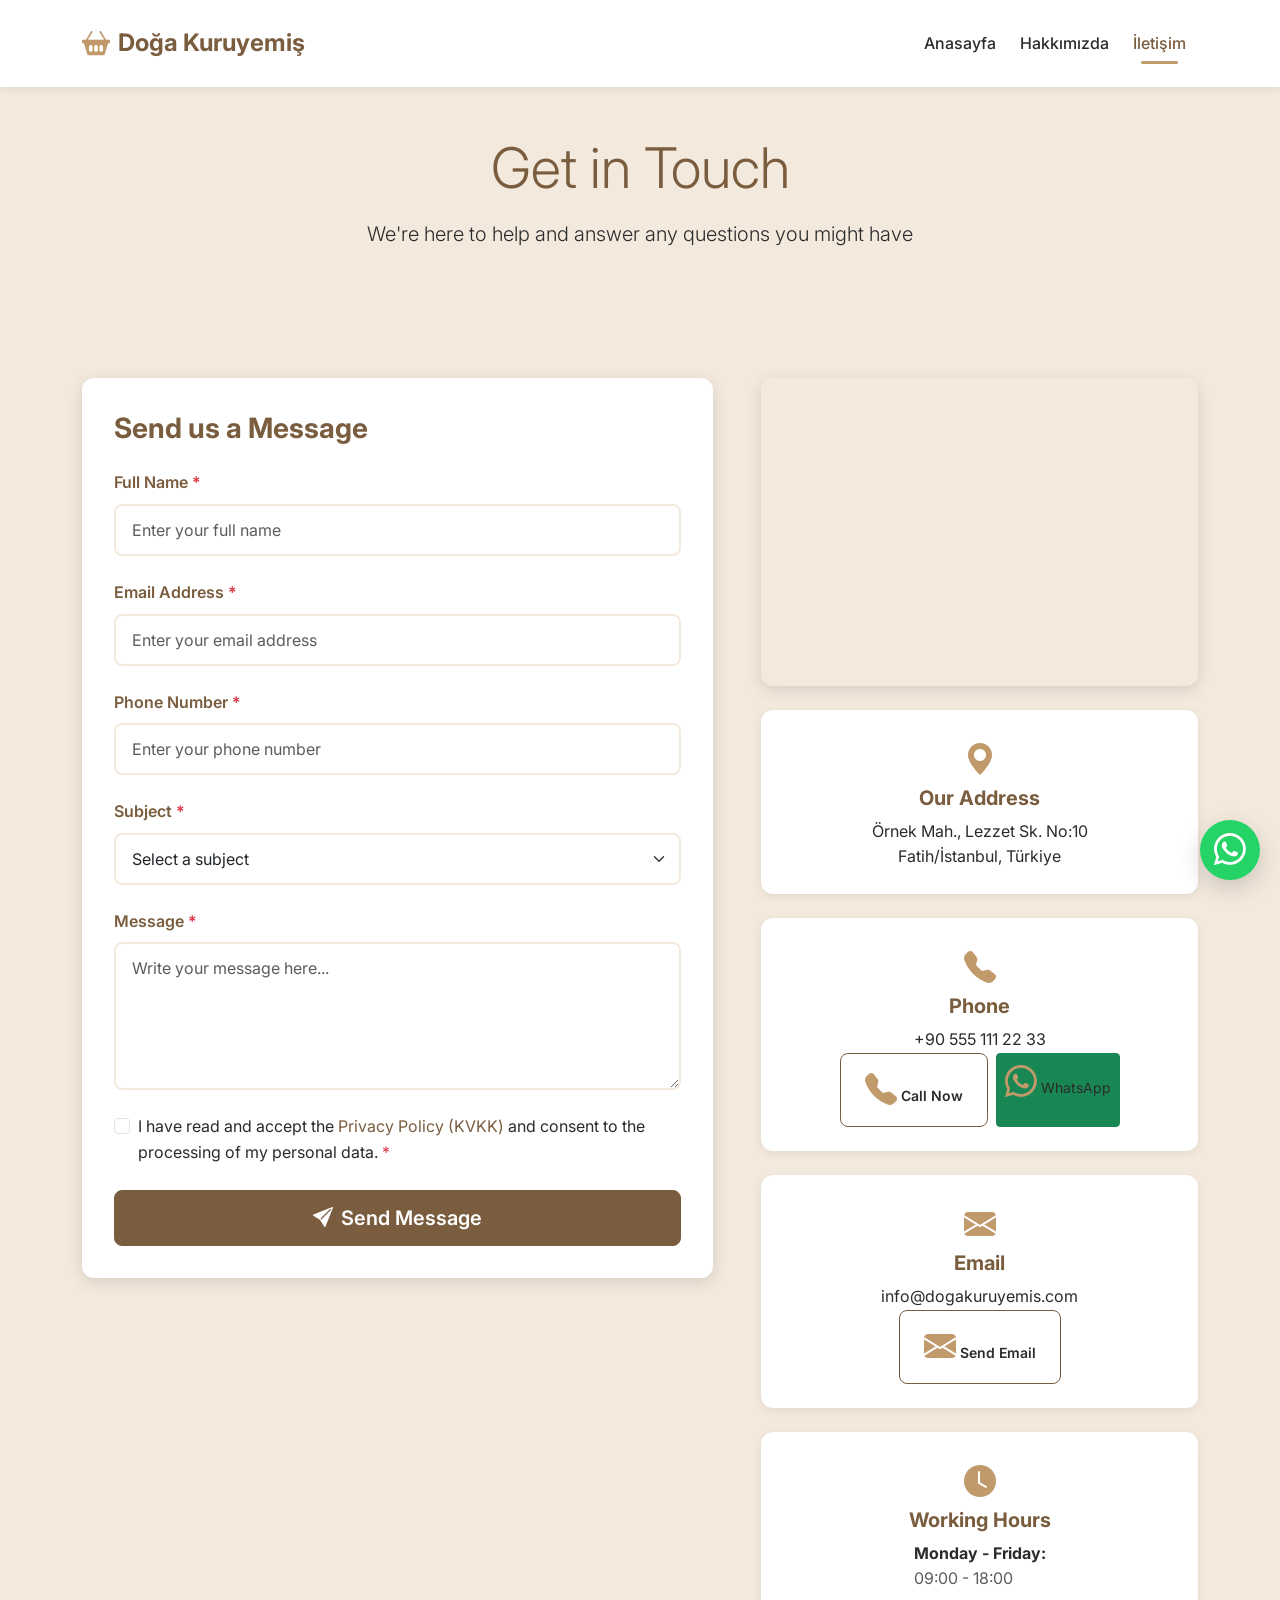
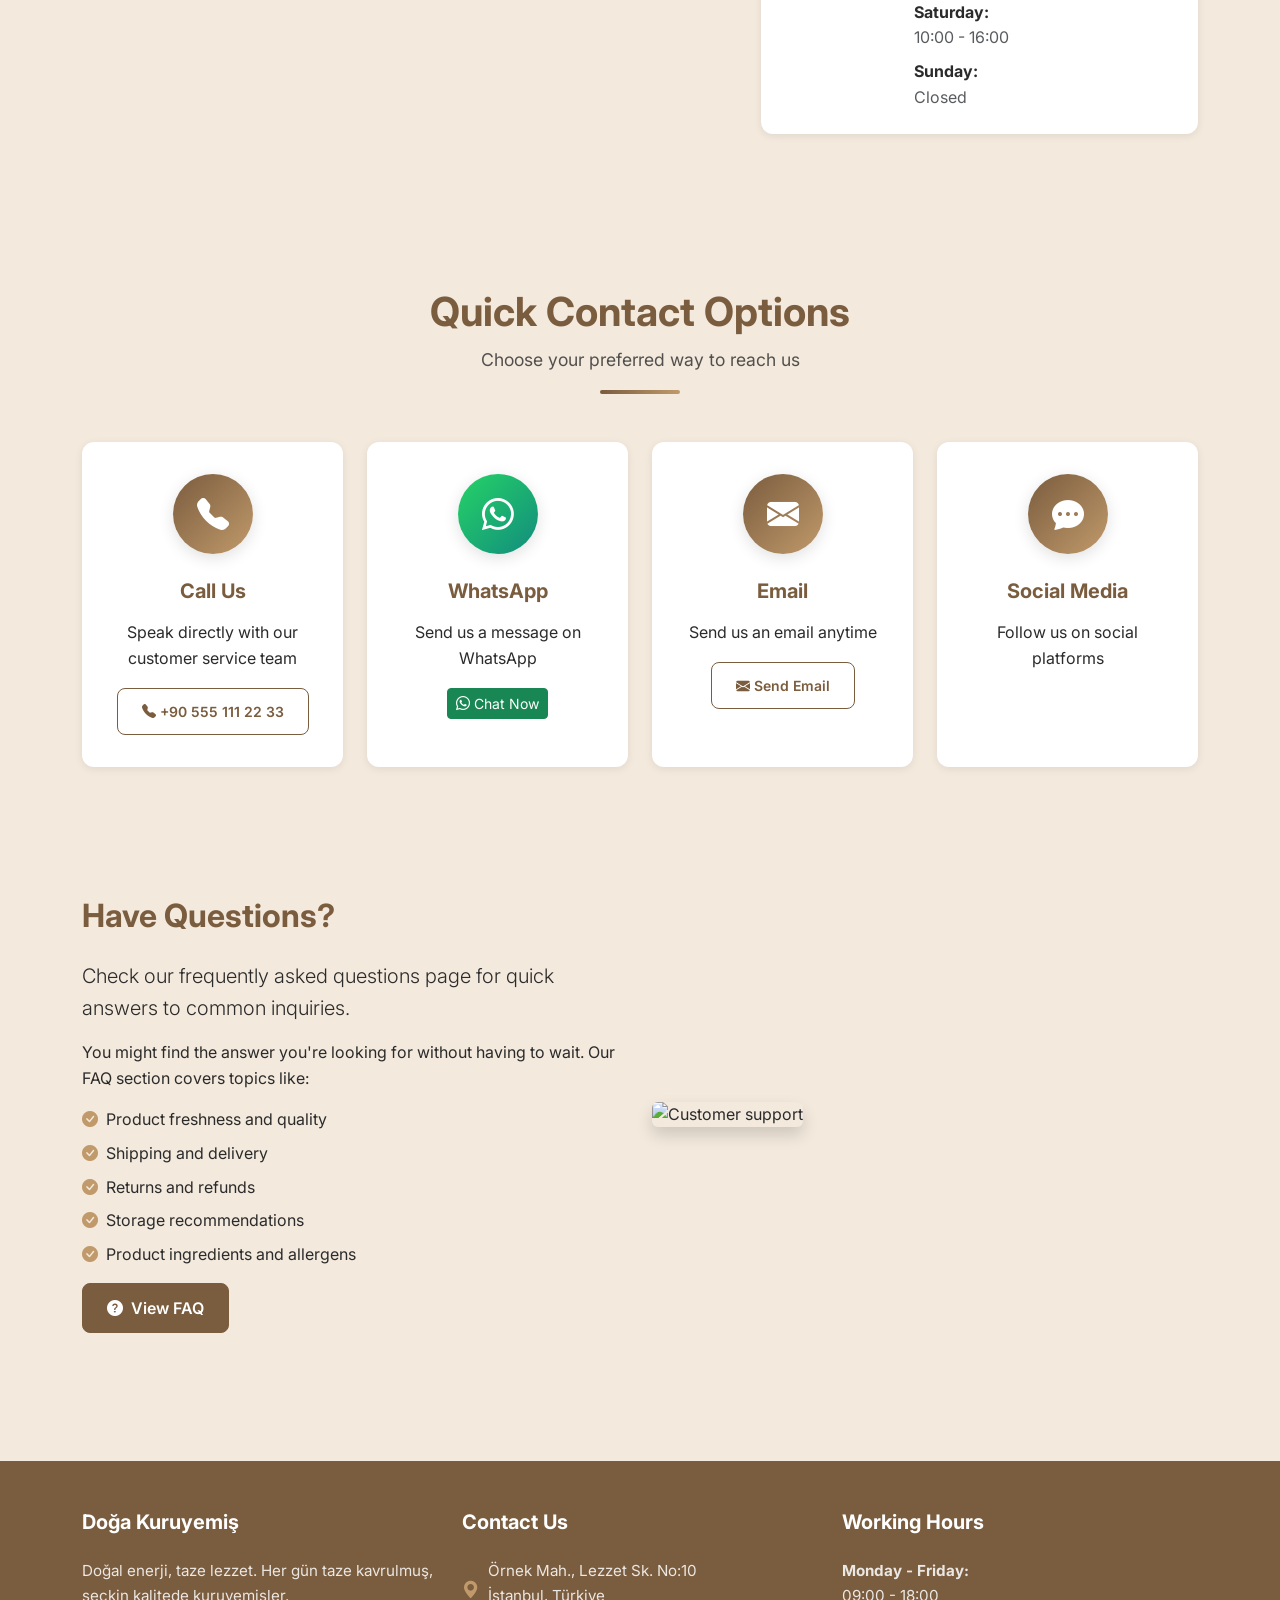
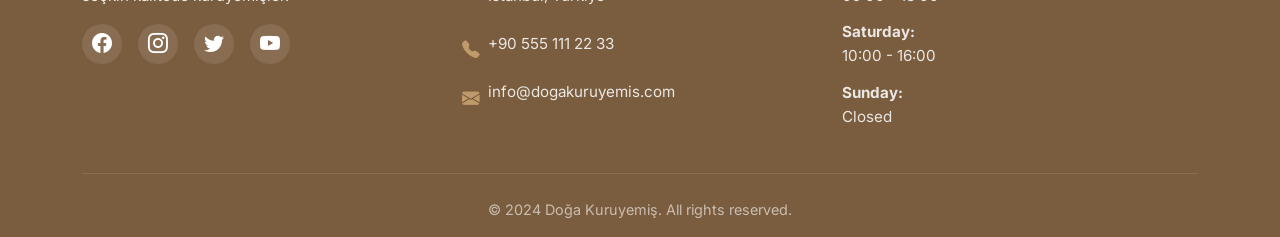
==== iletisim.html @ 413fa5f5 "feat: Add initial website structure and styling This commit introduces the core HTML structure, cust" ====
<!DOCTYPE html>
<html lang="tr">
<head>
    <!-- Meta Tags -->
    <meta charset="UTF-8">
    <meta name="viewport" content="width=device-width, initial-scale=1.0">
    <meta http-equiv="X-UA-Compatible" content="IE=edge">
    
    <!-- SEO Meta Tags -->
    <title>İletişim - Doğa Kuruyemiş | Bize Ulaşın</title>
    <meta name="description" content="Doğa Kuruyemiş ile iletişime geçin. Sorularınız için bize ulaşın. Telefon, e-posta veya iletişim formu ile bize yazabilirsiniz.">
    <meta name="keywords" content="iletişim, doğa kuruyemiş, telefon, e-posta, adres, müşteri hizmetleri">
    <meta name="author" content="Doğa Kuruyemiş">
    
    <!-- Open Graph / Facebook -->
    <meta property="og:type" content="website">
    <meta property="og:url" content="https://dogakuruyemis.com/iletisim.html">
    <meta property="og:title" content="İletişim - Doğa Kuruyemiş">
    <meta property="og:description" content="Doğa Kuruyemiş ile iletişime geçin. Sorularınız için bize ulaşın.">
    <meta property="og:image" content="https://dogakuruyemis.com/assets/img/og-image.jpg">
    
    <!-- Twitter -->
    <meta property="twitter:card" content="summary_large_image">
    <meta property="twitter:url" content="https://dogakuruyemis.com/iletisim.html">
    <meta property="twitter:title" content="İletişim - Doğa Kuruyemiş">
    <meta property="twitter:description" content="Doğa Kuruyemiş ile iletişime geçin. Sorularınız için bize ulaşın.">
    <meta property="twitter:image" content="https://dogakuruyemis.com/assets/img/twitter-image.jpg">
    
    <!-- Favicon -->
    <link rel="icon" type="image/png" sizes="32x32" href="assets/img/favicon-32x32.png">
    <link rel="icon" type="image/png" sizes="16x16" href="assets/img/favicon-16x16.png">
    <link rel="apple-touch-icon" sizes="180x180" href="assets/img/apple-touch-icon.png">
    
    <!-- Google Fonts - Inter -->
    <link rel="preconnect" href="https://fonts.googleapis.com">
    <link rel="preconnect" href="https://fonts.gstatic.com" crossorigin>
    <link href="https://fonts.googleapis.com/css2?family=Inter:wght@300;400;500;600;700;800&display=swap" rel="stylesheet">
    
    <!-- Bootstrap 5.3.7 CSS -->
    <link href="https://cdn.jsdelivr.net/npm/bootstrap@5.3.7/dist/css/bootstrap.min.css" rel="stylesheet" integrity="sha384-QWTKZyjpPEjISv5WaRU9OFeRpok6YctnYmDr5pNlyT2bRjXh0JMhjY6hW+ALEwIH" crossorigin="anonymous">
    
    <!-- Bootstrap Icons -->
    <link rel="stylesheet" href="https://cdn.jsdelivr.net/npm/bootstrap-icons@1.11.3/font/bootstrap-icons.min.css">
    
    <!-- Custom CSS -->
    <link rel="stylesheet" href="assets/css/style.css">
</head>
<body>
    
    <!-- Navbar -->
    <nav class="navbar navbar-expand-lg navbar-light sticky-top">
        <div class="container">
            <a class="navbar-brand" href="index.html">
                <i class="bi bi-basket2-fill"></i>
                Doğa Kuruyemiş
            </a>
            <button class="navbar-toggler" type="button" data-bs-toggle="collapse" data-bs-target="#navbarNav" aria-controls="navbarNav" aria-expanded="false" aria-label="Toggle navigation">
                <span class="navbar-toggler-icon"></span>
            </button>
            <div class="collapse navbar-collapse" id="navbarNav">
                <ul class="navbar-nav ms-auto">
                    <li class="nav-item">
                        <a class="nav-link" href="index.html">Anasayfa</a>
                    </li>
                    <li class="nav-item">
                        <a class="nav-link" href="hakkimizda.html">Hakkımızda</a>
                    </li>
                    <li class="nav-item">
                        <a class="nav-link active" aria-current="page" href="iletisim.html">İletişim</a>
                    </li>
                </ul>
            </div>
        </div>
    </nav>

    <!-- Page Header -->
    <section class="section bg-light-custom py-5">
        <div class="container">
            <div class="text-center">
                <h1 class="display-4 mb-3">Get in Touch</h1>
                <p class="lead">We're here to help and answer any questions you might have</p>
            </div>
        </div>
    </section>

    <!-- Contact Section -->
    <section class="section">
        <div class="container">
            <div class="row g-5">
                <!-- Contact Form -->
                <div class="col-lg-7">
                    <div class="contact-form">
                        <h3 class="mb-4">Send us a Message</h3>
                        <form id="contactForm" class="needs-validation" novalidate>
                            <!-- Name -->
                            <div class="mb-4">
                                <label for="name" class="form-label">Full Name <span class="text-danger">*</span></label>
                                <input type="text" class="form-control" id="name" name="name" placeholder="Enter your full name" required>
                                <div class="invalid-feedback">
                                    Please enter your name.
                                </div>
                            </div>

                            <!-- Email -->
                            <div class="mb-4">
                                <label for="email" class="form-label">Email Address <span class="text-danger">*</span></label>
                                <input type="email" class="form-control" id="email" name="email" placeholder="Enter your email address" required>
                                <div class="invalid-feedback">
                                    Please enter a valid email address.
                                </div>
                            </div>

                            <!-- Phone -->
                            <div class="mb-4">
                                <label for="phone" class="form-label">Phone Number <span class="text-danger">*</span></label>
                                <input type="tel" class="form-control" id="phone" name="phone" placeholder="Enter your phone number" pattern="[0-9+\s-()]+" required>
                                <div class="invalid-feedback">
                                    Please enter a valid phone number.
                                </div>
                            </div>

                            <!-- Subject -->
                            <div class="mb-4">
                                <label for="subject" class="form-label">Subject <span class="text-danger">*</span></label>
                                <select class="form-select" id="subject" name="subject" required>
                                    <option value="" selected disabled>Select a subject</option>
                                    <option value="general">General Inquiry</option>
                                    <option value="product">Product Information</option>
                                    <option value="order">Order Status</option>
                                    <option value="complaint">Complaint</option>
                                    <option value="suggestion">Suggestion</option>
                                    <option value="other">Other</option>
                                </select>
                                <div class="invalid-feedback">
                                    Please select a subject.
                                </div>
                            </div>

                            <!-- Message -->
                            <div class="mb-4">
                                <label for="message" class="form-label">Message <span class="text-danger">*</span></label>
                                <textarea class="form-control" id="message" name="message" rows="5" placeholder="Write your message here..." required></textarea>
                                <div class="invalid-feedback">
                                    Please enter your message.
                                </div>
                            </div>

                            <!-- KVKK Consent -->
                            <div class="mb-4">
                                <div class="form-check">
                                    <input class="form-check-input" type="checkbox" id="kvkkConsent" required>
                                    <label class="form-check-label" for="kvkkConsent">
                                        I have read and accept the <a href="#" class="text-primary-custom">Privacy Policy (KVKK)</a> and consent to the processing of my personal data. <span class="text-danger">*</span>
                                    </label>
                                    <div class="invalid-feedback">
                                        You must accept the privacy policy to submit the form.
                                    </div>
                                </div>
                            </div>

                            <!-- Submit Button -->
                            <button type="submit" class="btn btn-primary btn-lg w-100">
                                <i class="bi bi-send-fill me-2"></i>Send Message
                            </button>
                        </form>
                    </div>
                </div>

                <!-- Contact Info & Map -->
                <div class="col-lg-5">
                    <!-- Map -->
                    <div class="map-container mb-4">
                        <iframe 
                            src="https://www.google.com/maps/embed?pb=!1m18!1m12!1m3!1d3010.2469852894546!2d28.97953!3d41.01224!2m3!1f0!2f0!3f0!3m2!1i1024!2i768!4f13.1!3m3!1m2!1s0x0%3A0x0!2zNDHCsDAwJzQ0LjEiTiAyOMKwNTgnNDYuMyJF!5e0!3m2!1sen!2str!4v1234567890"
                            width="600" 
                            height="300" 
                            style="border:0;" 
                            allowfullscreen="" 
                            loading="lazy" 
                            referrerpolicy="no-referrer-when-downgrade"
                            title="Doğa Kuruyemiş Location Map">
                        </iframe>
                    </div>

                    <!-- Contact Info Cards -->
                    <!-- Address Card -->
                    <div class="contact-info-card">
                        <div class="text-center">
                            <i class="bi bi-geo-alt-fill"></i>
                            <h5>Our Address</h5>
                            <p>Örnek Mah., Lezzet Sk. No:10<br>Fatih/İstanbul, Türkiye</p>
                        </div>
                    </div>

                    <!-- Phone Card -->
                    <div class="contact-info-card">
                        <div class="text-center">
                            <i class="bi bi-telephone-fill"></i>
                            <h5>Phone</h5>
                            <p>
                                <a href="tel:+905551112233" class="text-decoration-none">+90 555 111 22 33</a>
                            </p>
                            <div class="d-flex gap-2 justify-content-center">
                                <a href="tel:+905551112233" class="btn btn-sm btn-outline-primary">
                                    <i class="bi bi-telephone-fill me-1"></i>Call Now
                                </a>
                                <a href="https://wa.me/905551112233" target="_blank" rel="noopener noreferrer" class="btn btn-sm btn-success">
                                    <i class="bi bi-whatsapp me-1"></i>WhatsApp
                                </a>
                            </div>
                        </div>
                    </div>

                    <!-- Email Card -->
                    <div class="contact-info-card">
                        <div class="text-center">
                            <i class="bi bi-envelope-fill"></i>
                            <h5>Email</h5>
                            <p>
                                <a href="mailto:info@dogakuruyemis.com" class="text-decoration-none">info@dogakuruyemis.com</a>
                            </p>
                            <a href="mailto:info@dogakuruyemis.com" class="btn btn-sm btn-outline-primary">
                                <i class="bi bi-envelope-fill me-1"></i>Send Email
                            </a>
                        </div>
                    </div>

                    <!-- Working Hours Card -->
                    <div class="contact-info-card">
                        <div class="text-center">
                            <i class="bi bi-clock-fill"></i>
                            <h5>Working Hours</h5>
                            <div class="text-start d-inline-block">
                                <p class="mb-2">
                                    <strong>Monday - Friday:</strong><br>
                                    <span class="text-muted">09:00 - 18:00</span>
                                </p>
                                <p class="mb-2">
                                    <strong>Saturday:</strong><br>
                                    <span class="text-muted">10:00 - 16:00</span>
                                </p>
                                <p class="mb-0">
                                    <strong>Sunday:</strong><br>
                                    <span class="text-muted">Closed</span>
                                </p>
                            </div>
                        </div>
                    </div>
                </div>
            </div>
        </div>
    </section>

    <!-- Quick Contact Section -->
    <section class="section bg-light-custom">
        <div class="container">
            <div class="section-title">
                <h2>Quick Contact Options</h2>
                <p>Choose your preferred way to reach us</p>
            </div>
            <div class="row g-4">
                <!-- Phone Contact -->
                <div class="col-lg-3 col-md-6">
                    <div class="feature-box">
                        <div class="feature-icon">
                            <i class="bi bi-telephone-fill"></i>
                        </div>
                        <h5>Call Us</h5>
                        <p class="mb-3">Speak directly with our customer service team</p>
                        <a href="tel:+905551112233" class="btn btn-outline-primary btn-sm">
                            <i class="bi bi-telephone-fill me-1"></i>+90 555 111 22 33
                        </a>
                    </div>
                </div>

                <!-- WhatsApp Contact -->
                <div class="col-lg-3 col-md-6">
                    <div class="feature-box">
                        <div class="feature-icon" style="background: linear-gradient(135deg, #25D366, #128C7E);">
                            <i class="bi bi-whatsapp"></i>
                        </div>
                        <h5>WhatsApp</h5>
                        <p class="mb-3">Send us a message on WhatsApp</p>
                        <a href="https://wa.me/905551112233" target="_blank" rel="noopener noreferrer" class="btn btn-success btn-sm">
                            <i class="bi bi-whatsapp me-1"></i>Chat Now
                        </a>
                    </div>
                </div>

                <!-- Email Contact -->
                <div class="col-lg-3 col-md-6">
                    <div class="feature-box">
                        <div class="feature-icon">
                            <i class="bi bi-envelope-fill"></i>
                        </div>
                        <h5>Email</h5>
                        <p class="mb-3">Send us an email anytime</p>
                        <a href="mailto:info@dogakuruyemis.com" class="btn btn-outline-primary btn-sm">
                            <i class="bi bi-envelope-fill me-1"></i>Send Email
                        </a>
                    </div>
                </div>

                <!-- Social Media -->
                <div class="col-lg-3 col-md-6">
                    <div class="feature-box">
                        <div class="feature-icon">
                            <i class="bi bi-chat-dots-fill"></i>
                        </div>
                        <h5>Social Media</h5>
                        <p class="mb-3">Follow us on social platforms</p>
                        <div class="social-links d-flex justify-content-center">
                            <a href="https://facebook.com" target="_blank" rel="noopener noreferrer" aria-label="Facebook">
                                <i class="bi bi-facebook"></i>
                            </a>
                            <a href="https://instagram.com" target="_blank" rel="noopener noreferrer" aria-label="Instagram">
                                <i class="bi bi-instagram"></i>
                            </a>
                            <a href="https://twitter.com" target="_blank" rel="noopener noreferrer" aria-label="Twitter">
                                <i class="bi bi-twitter"></i>
                            </a>
                        </div>
                    </div>
                </div>
            </div>
        </div>
    </section>

    <!-- FAQ Quick Links -->
    <section class="section">
        <div class="container">
            <div class="row align-items-center">
                <div class="col-lg-6">
                    <h2 class="mb-4">Have Questions?</h2>
                    <p class="lead">Check our frequently asked questions page for quick answers to common inquiries.</p>
                    <p>You might find the answer you're looking for without having to wait. Our FAQ section covers topics like:</p>
                    <ul class="list-unstyled">
                        <li class="mb-2"><i class="bi bi-check-circle-fill text-accent me-2"></i>Product freshness and quality</li>
                        <li class="mb-2"><i class="bi bi-check-circle-fill text-accent me-2"></i>Shipping and delivery</li>
                        <li class="mb-2"><i class="bi bi-check-circle-fill text-accent me-2"></i>Returns and refunds</li>
                        <li class="mb-2"><i class="bi bi-check-circle-fill text-accent me-2"></i>Storage recommendations</li>
                        <li class="mb-2"><i class="bi bi-check-circle-fill text-accent me-2"></i>Product ingredients and allergens</li>
                    </ul>
                    <a href="index.html#faq" class="btn btn-primary">
                        <i class="bi bi-question-circle-fill me-2"></i>View FAQ
                    </a>
                </div>
                <div class="col-lg-6">
                    <img src="https://picsum.photos/800/600?random=40" alt="Customer support" class="img-fluid rounded shadow" loading="lazy">
                </div>
            </div>
        </div>
    </section>

    <!-- Footer -->
    <footer class="footer">
        <div class="container">
            <div class="row g-4">
                <!-- Company Info -->
                <div class="col-lg-4 col-md-6">
                    <h5>Doğa Kuruyemiş</h5>
                    <p>Doğal enerji, taze lezzet. Her gün taze kavrulmuş, seçkin kalitede kuruyemişler.</p>
                    <div class="social-links">
                        <a href="https://facebook.com" target="_blank" rel="noopener noreferrer" aria-label="Facebook">
                            <i class="bi bi-facebook"></i>
                        </a>
                        <a href="https://instagram.com" target="_blank" rel="noopener noreferrer" aria-label="Instagram">
                            <i class="bi bi-instagram"></i>
                        </a>
                        <a href="https://twitter.com" target="_blank" rel="noopener noreferrer" aria-label="Twitter">
                            <i class="bi bi-twitter"></i>
                        </a>
                        <a href="https://youtube.com" target="_blank" rel="noopener noreferrer" aria-label="YouTube">
                            <i class="bi bi-youtube"></i>
                        </a>
                    </div>
                </div>

                <!-- Contact Info -->
                <div class="col-lg-4 col-md-6">
                    <h5>Contact Us</h5>
                    <div class="footer-link">
                        <i class="bi bi-geo-alt-fill"></i>
                        <p>Örnek Mah., Lezzet Sk. No:10<br>İstanbul, Türkiye</p>
                    </div>
                    <div class="footer-link">
                        <i class="bi bi-telephone-fill"></i>
                        <a href="tel:+905551112233">+90 555 111 22 33</a>
                    </div>
                    <div class="footer-link">
                        <i class="bi bi-envelope-fill"></i>
                        <a href="mailto:info@dogakuruyemis.com">info@dogakuruyemis.com</a>
                    </div>
                </div>

                <!-- Working Hours -->
                <div class="col-lg-4 col-md-6">
                    <h5>Working Hours</h5>
                    <p><strong>Monday - Friday:</strong><br>09:00 - 18:00</p>
                    <p><strong>Saturday:</strong><br>10:00 - 16:00</p>
                    <p><strong>Sunday:</strong><br>Closed</p>
                </div>
            </div>

            <!-- Footer Bottom -->
            <div class="footer-bottom">
                <p>&copy; 2024 Doğa Kuruyemiş. All rights reserved.</p>
            </div>
        </div>
    </footer>

    <!-- Back to Top Button -->
    <button class="back-to-top" aria-label="Back to top">
        <i class="bi bi-arrow-up"></i>
    </button>

    <!-- WhatsApp Floating Button -->
    <a href="https://wa.me/905551112233" class="whatsapp-float" target="_blank" rel="noopener noreferrer" aria-label="Chat on WhatsApp">
        <i class="bi bi-whatsapp"></i>
    </a>

    <!-- Bootstrap 5.3.7 JS Bundle -->
    <script src="https://cdn.jsdelivr.net/npm/bootstrap@5.3.7/dist/js/bootstrap.bundle.min.js" integrity="sha384-YvpcrYf0tY3lHB60NNkmXc5s9fDVZLESaAA55NDzOxhy9GkcIdslK1eN7N6jIeHz" crossorigin="anonymous"></script>
    
    <!-- Custom JS -->
    <script src="assets/js/main.js"></script>

</body>
</html>
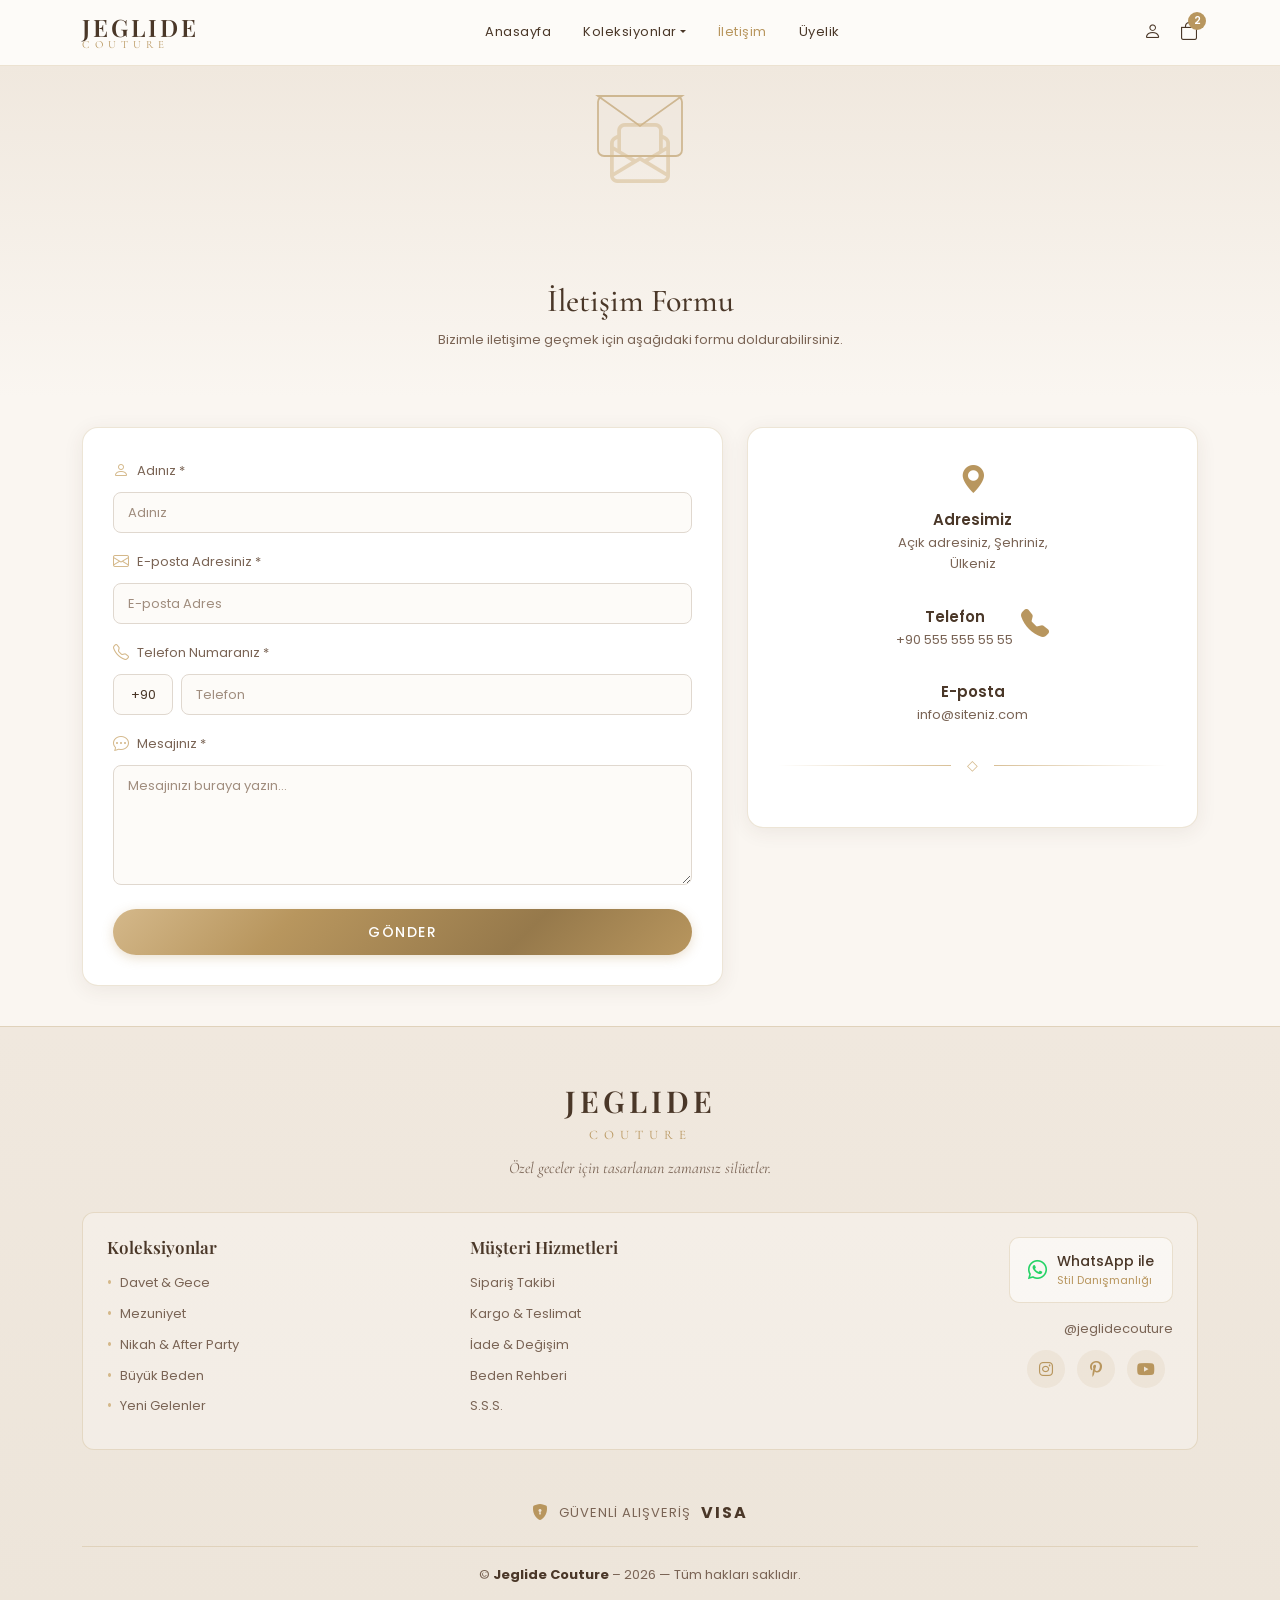
==== commit 39695863: "feat: Jeglide Couture lüks abiye e-ticaret HTML template - index.html: Ürün detay sayfası (slider, r" ====
--- a/iletisim.html
+++ b/iletisim.html
@@ -1,429 +1,269 @@
 <!DOCTYPE html>
 <html lang="tr">
 <head>
-    <!-- Meta Tags -->
-    <meta charset="UTF-8">
-    <meta name="viewport" content="width=device-width, initial-scale=1.0">
-    <meta http-equiv="X-UA-Compatible" content="IE=edge">
-    
-    <!-- SEO Meta Tags -->
-    <title>İletişim - Doğa Kuruyemiş | Bize Ulaşın</title>
-    <meta name="description" content="Doğa Kuruyemiş ile iletişime geçin. Sorularınız için bize ulaşın. Telefon, e-posta veya iletişim formu ile bize yazabilirsiniz.">
-    <meta name="keywords" content="iletişim, doğa kuruyemiş, telefon, e-posta, adres, müşteri hizmetleri">
-    <meta name="author" content="Doğa Kuruyemiş">
-    
-    <!-- Open Graph / Facebook -->
-    <meta property="og:type" content="website">
-    <meta property="og:url" content="https://dogakuruyemis.com/iletisim.html">
-    <meta property="og:title" content="İletişim - Doğa Kuruyemiş">
-    <meta property="og:description" content="Doğa Kuruyemiş ile iletişime geçin. Sorularınız için bize ulaşın.">
-    <meta property="og:image" content="https://dogakuruyemis.com/assets/img/og-image.jpg">
-    
-    <!-- Twitter -->
-    <meta property="twitter:card" content="summary_large_image">
-    <meta property="twitter:url" content="https://dogakuruyemis.com/iletisim.html">
-    <meta property="twitter:title" content="İletişim - Doğa Kuruyemiş">
-    <meta property="twitter:description" content="Doğa Kuruyemiş ile iletişime geçin. Sorularınız için bize ulaşın.">
-    <meta property="twitter:image" content="https://dogakuruyemis.com/assets/img/twitter-image.jpg">
-    
-    <!-- Favicon -->
-    <link rel="icon" type="image/png" sizes="32x32" href="assets/img/favicon-32x32.png">
-    <link rel="icon" type="image/png" sizes="16x16" href="assets/img/favicon-16x16.png">
-    <link rel="apple-touch-icon" sizes="180x180" href="assets/img/apple-touch-icon.png">
-    
-    <!-- Google Fonts - Inter -->
-    <link rel="preconnect" href="https://fonts.googleapis.com">
-    <link rel="preconnect" href="https://fonts.gstatic.com" crossorigin>
-    <link href="https://fonts.googleapis.com/css2?family=Inter:wght@300;400;500;600;700;800&display=swap" rel="stylesheet">
-    
-    <!-- Bootstrap 5.3.7 CSS -->
-    <link href="https://cdn.jsdelivr.net/npm/bootstrap@5.3.7/dist/css/bootstrap.min.css" rel="stylesheet" integrity="sha384-QWTKZyjpPEjISv5WaRU9OFeRpok6YctnYmDr5pNlyT2bRjXh0JMhjY6hW+ALEwIH" crossorigin="anonymous">
-    
-    <!-- Bootstrap Icons -->
-    <link rel="stylesheet" href="https://cdn.jsdelivr.net/npm/bootstrap-icons@1.11.3/font/bootstrap-icons.min.css">
-    
-    <!-- Custom CSS -->
-    <link rel="stylesheet" href="assets/css/style.css">
+  <meta charset="UTF-8">
+  <meta name="viewport" content="width=device-width, initial-scale=1.0">
+  <title>İletişim - Jeglide Couture</title>
+  
+  <!-- Bootstrap 5.3 CSS -->
+  <link href="https://cdn.jsdelivr.net/npm/bootstrap@5.3.3/dist/css/bootstrap.min.css" rel="stylesheet">
+  <!-- Bootstrap Icons -->
+  <link href="https://cdn.jsdelivr.net/npm/bootstrap-icons@1.11.3/font/bootstrap-icons.min.css" rel="stylesheet">
+  <!-- Font Awesome -->
+  <link href="https://cdnjs.cloudflare.com/ajax/libs/font-awesome/6.5.1/css/all.min.css" rel="stylesheet">
+  <!-- Custom CSS -->
+  <link href="assets/css/style.css" rel="stylesheet">
 </head>
 <body>
-    
-    <!-- Navbar -->
-    <nav class="navbar navbar-expand-lg navbar-light sticky-top">
-        <div class="container">
-            <a class="navbar-brand" href="index.html">
-                <i class="bi bi-basket2-fill"></i>
-                Doğa Kuruyemiş
+
+  <!-- ==================== HEADER / NAVBAR ==================== -->
+  <nav class="navbar navbar-expand-lg navbar-jeglide">
+    <div class="container">
+      <button class="navbar-toggler d-lg-none" type="button" data-bs-toggle="offcanvas" data-bs-target="#mobileMenu">
+        <span class="navbar-toggler-icon"></span>
+        <small class="d-block" style="font-size:9px; color:var(--text-medium);">menü</small>
+      </button>
+
+      <a class="navbar-brand navbar-brand-logo mx-auto mx-lg-0" href="index.html">
+        JEGLIDE
+        <small>COUTURE</small>
+      </a>
+
+      <div class="collapse navbar-collapse justify-content-center" id="navbarNav">
+        <ul class="navbar-nav">
+          <li class="nav-item"><a class="nav-link" href="index.html">Anasayfa</a></li>
+          <li class="nav-item dropdown">
+            <a class="nav-link dropdown-toggle" href="#" data-bs-toggle="dropdown">Koleksiyonlar</a>
+            <ul class="dropdown-menu">
+              <li><a class="dropdown-item" href="#">Davet &amp; Gece</a></li>
+              <li><a class="dropdown-item" href="#">Mezuniyet</a></li>
+              <li><a class="dropdown-item" href="#">Nikah &amp; After Party</a></li>
+              <li><a class="dropdown-item" href="#">Büyük Beden</a></li>
+              <li><a class="dropdown-item" href="#">Yeni Gelenler</a></li>
+            </ul>
+          </li>
+          <li class="nav-item"><a class="nav-link active" href="iletisim.html">İletişim</a></li>
+          <li class="nav-item"><a class="nav-link" href="uyelik.html">Üyelik</a></li>
+        </ul>
+      </div>
+
+      <div class="navbar-icons d-flex align-items-center">
+        <a href="#" title="Hesabım"><i class="bi bi-person"></i></a>
+        <a href="#" title="Sepetim" data-bs-toggle="modal" data-bs-target="#cartModal">
+          <i class="bi bi-bag"></i>
+          <span class="cart-badge">2</span>
+        </a>
+      </div>
+    </div>
+  </nav>
+
+  <!-- Mobil Menü -->
+  <div class="offcanvas offcanvas-start" tabindex="-1" id="mobileMenu">
+    <div class="offcanvas-header" style="background: var(--cream-dark); border-bottom: var(--border-gold);">
+      <h5 class="offcanvas-title fw-playfair">JEGLIDE <span class="text-gold fw-cormorant" style="font-size: 13px;">COUTURE</span></h5>
+      <button type="button" class="btn-close" data-bs-dismiss="offcanvas"></button>
+    </div>
+    <div class="offcanvas-body" style="background: var(--cream-light);">
+      <ul class="list-unstyled">
+        <li class="mb-3"><a href="index.html" style="font-size: 15px;">Anasayfa</a></li>
+        <li class="mb-3"><a href="#" style="font-size: 15px;">Koleksiyonlar</a></li>
+        <li class="mb-3"><a href="iletisim.html" class="fw-500" style="font-size: 15px; color:var(--gold);">İletişim</a></li>
+        <li class="mb-3"><a href="uyelik.html" style="font-size: 15px;">Üyelik Başvurusu</a></li>
+      </ul>
+    </div>
+  </div>
+
+  <!-- ==================== İLETİŞİM İÇERİĞİ ==================== -->
+  <main class="page-transition">
+
+    <!-- Hero Bölümü -->
+    <section class="contact-hero">
+      <div class="mb-3" style="font-size: 60px; color: var(--gold-light); opacity: 0.5;">
+        <i class="bi bi-envelope-paper"></i>
+      </div>
+      <h1 class="contact-hero-title font-script">İletişim Formu</h1>
+      <p class="contact-hero-subtitle">Bizimle iletişime geçmek için aşağıdaki formu doldurabilirsiniz.</p>
+    </section>
+
+    <!-- Form & Bilgi -->
+    <section class="contact-form-section">
+      <div class="container">
+        <div class="row g-4">
+          <!-- Sol: İletişim Formu -->
+          <div class="col-lg-7">
+            <div class="contact-form-card">
+              <form id="contactForm" onsubmit="handleContactForm(event)">
+                <!-- Ad -->
+                <div class="mb-3">
+                  <label class="form-label-icon">
+                    <i class="bi bi-person"></i> Adınız *
+                  </label>
+                  <input type="text" class="form-control form-control-jeglide" placeholder="Adınız" required>
+                </div>
+
+                <!-- E-posta -->
+                <div class="mb-3">
+                  <label class="form-label-icon">
+                    <i class="bi bi-envelope"></i> E-posta Adresiniz *
+                  </label>
+                  <input type="email" class="form-control form-control-jeglide" placeholder="E-posta Adres" required>
+                </div>
+
+                <!-- Telefon -->
+                <div class="mb-3">
+                  <label class="form-label-icon">
+                    <i class="bi bi-telephone"></i> Telefon Numaranız *
+                  </label>
+                  <div class="phone-input-group">
+                    <input type="text" class="form-control form-control-jeglide phone-prefix" value="+90" readonly>
+                    <input type="tel" class="form-control form-control-jeglide" placeholder="Telefon" required>
+                  </div>
+                </div>
+
+                <!-- Mesaj -->
+                <div class="mb-4">
+                  <label class="form-label-icon">
+                    <i class="bi bi-chat-dots"></i> Mesajınız *
+                  </label>
+                  <textarea class="form-control form-control-jeglide" placeholder="Mesajınızı buraya yazın..." rows="5" required></textarea>
+                </div>
+
+                <!-- Gönder Butonu -->
+                <button type="submit" class="btn-gold w-100">
+                  Gönder
+                </button>
+              </form>
+            </div>
+          </div>
+
+          <!-- Sağ: İletişim Bilgileri -->
+          <div class="col-lg-5">
+            <div class="contact-info-card">
+              <!-- Adres -->
+              <div class="contact-info-item">
+                <i class="bi bi-geo-alt-fill"></i>
+                <h5>Adresimiz</h5>
+                <p>Açık adresiniz, Şehriniz,<br>Ülkeniz</p>
+              </div>
+
+              <!-- Telefon -->
+              <div class="contact-info-item">
+                <div class="d-flex align-items-center justify-content-center gap-2">
+                  <div>
+                    <h5>Telefon</h5>
+                    <p>+90 555 555 55 55</p>
+                  </div>
+                  <a href="tel:+905555555555" class="text-gold" style="font-size: 24px;">
+                    <i class="bi bi-telephone-fill"></i>
+                  </a>
+                </div>
+              </div>
+
+              <!-- E-posta -->
+              <div class="contact-info-item">
+                <h5>E-posta</h5>
+                <p><a href="mailto:info@siteniz.com" style="color: var(--text-medium);">info@siteniz.com</a></p>
+              </div>
+
+              <!-- Dekoratif ayırıcı -->
+              <div class="divider-ornament mt-3">
+                <span style="background: var(--white);">◇</span>
+              </div>
+            </div>
+          </div>
+        </div>
+      </div>
+    </section>
+
+  </main>
+
+  <!-- ==================== FOOTER ==================== -->
+  <footer class="footer-jeglide">
+    <div class="container">
+      <div class="footer-logo">
+        JEGLIDE
+        <small>COUTURE</small>
+      </div>
+      <p class="footer-tagline">Özel geceler için tasarlanan zamansız silüetler.</p>
+
+      <div class="footer-columns">
+        <div class="row g-4">
+          <div class="col-sm-4">
+            <h4 class="footer-col-title">Koleksiyonlar</h4>
+            <ul class="footer-links">
+              <li><a href="#">Davet &amp; Gece</a></li>
+              <li><a href="#">Mezuniyet</a></li>
+              <li><a href="#">Nikah &amp; After Party</a></li>
+              <li><a href="#">Büyük Beden</a></li>
+              <li><a href="#">Yeni Gelenler</a></li>
+            </ul>
+          </div>
+          <div class="col-sm-4">
+            <h4 class="footer-col-title">Müşteri Hizmetleri</h4>
+            <ul class="footer-service-links">
+              <li><a href="#">Sipariş Takibi</a></li>
+              <li><a href="#">Kargo &amp; Teslimat</a></li>
+              <li><a href="#">İade &amp; Değişim</a></li>
+              <li><a href="#">Beden Rehberi</a></li>
+              <li><a href="#">S.S.S.</a></li>
+            </ul>
+          </div>
+          <div class="col-sm-4 text-center text-sm-end">
+            <a href="https://wa.me/905555555555" class="whatsapp-box d-inline-flex text-decoration-none">
+              <i class="fab fa-whatsapp"></i>
+              <div class="text-start">
+                <div class="wp-title">WhatsApp ile</div>
+                <div class="wp-subtitle">Stil Danışmanlığı</div>
+              </div>
             </a>
-            <button class="navbar-toggler" type="button" data-bs-toggle="collapse" data-bs-target="#navbarNav" aria-controls="navbarNav" aria-expanded="false" aria-label="Toggle navigation">
-                <span class="navbar-toggler-icon"></span>
-            </button>
-            <div class="collapse navbar-collapse" id="navbarNav">
-                <ul class="navbar-nav ms-auto">
-                    <li class="nav-item">
-                        <a class="nav-link" href="index.html">Anasayfa</a>
-                    </li>
-                    <li class="nav-item">
-                        <a class="nav-link" href="hakkimizda.html">Hakkımızda</a>
-                    </li>
-                    <li class="nav-item">
-                        <a class="nav-link active" aria-current="page" href="iletisim.html">İletişim</a>
-                    </li>
-                </ul>
+            <div class="footer-social-handle">@jeglidecouture</div>
+            <div class="footer-social-icons">
+              <a href="#"><i class="fab fa-instagram"></i></a>
+              <a href="#"><i class="fab fa-pinterest-p"></i></a>
+              <a href="#"><i class="fab fa-youtube"></i></a>
             </div>
+          </div>
         </div>
-    </nav>
-
-    <!-- Page Header -->
-    <section class="section bg-light-custom py-5">
-        <div class="container">
-            <div class="text-center">
-                <h1 class="display-4 mb-3">Get in Touch</h1>
-                <p class="lead">We're here to help and answer any questions you might have</p>
-            </div>
-        </div>
-    </section>
-
-    <!-- Contact Section -->
-    <section class="section">
-        <div class="container">
-            <div class="row g-5">
-                <!-- Contact Form -->
-                <div class="col-lg-7">
-                    <div class="contact-form">
-                        <h3 class="mb-4">Send us a Message</h3>
-                        <form id="contactForm" class="needs-validation" novalidate>
-                            <!-- Name -->
-                            <div class="mb-4">
-                                <label for="name" class="form-label">Full Name <span class="text-danger">*</span></label>
-                                <input type="text" class="form-control" id="name" name="name" placeholder="Enter your full name" required>
-                                <div class="invalid-feedback">
-                                    Please enter your name.
-                                </div>
-                            </div>
-
-                            <!-- Email -->
-                            <div class="mb-4">
-                                <label for="email" class="form-label">Email Address <span class="text-danger">*</span></label>
-                                <input type="email" class="form-control" id="email" name="email" placeholder="Enter your email address" required>
-                                <div class="invalid-feedback">
-                                    Please enter a valid email address.
-                                </div>
-                            </div>
-
-                            <!-- Phone -->
-                            <div class="mb-4">
-                                <label for="phone" class="form-label">Phone Number <span class="text-danger">*</span></label>
-                                <input type="tel" class="form-control" id="phone" name="phone" placeholder="Enter your phone number" pattern="[0-9+\s-()]+" required>
-                                <div class="invalid-feedback">
-                                    Please enter a valid phone number.
-                                </div>
-                            </div>
-
-                            <!-- Subject -->
-                            <div class="mb-4">
-                                <label for="subject" class="form-label">Subject <span class="text-danger">*</span></label>
-                                <select class="form-select" id="subject" name="subject" required>
-                                    <option value="" selected disabled>Select a subject</option>
-                                    <option value="general">General Inquiry</option>
-                                    <option value="product">Product Information</option>
-                                    <option value="order">Order Status</option>
-                                    <option value="complaint">Complaint</option>
-                                    <option value="suggestion">Suggestion</option>
-                                    <option value="other">Other</option>
-                                </select>
-                                <div class="invalid-feedback">
-                                    Please select a subject.
-                                </div>
-                            </div>
-
-                            <!-- Message -->
-                            <div class="mb-4">
-                                <label for="message" class="form-label">Message <span class="text-danger">*</span></label>
-                                <textarea class="form-control" id="message" name="message" rows="5" placeholder="Write your message here..." required></textarea>
-                                <div class="invalid-feedback">
-                                    Please enter your message.
-                                </div>
-                            </div>
-
-                            <!-- KVKK Consent -->
-                            <div class="mb-4">
-                                <div class="form-check">
-                                    <input class="form-check-input" type="checkbox" id="kvkkConsent" required>
-                                    <label class="form-check-label" for="kvkkConsent">
-                                        I have read and accept the <a href="#" class="text-primary-custom">Privacy Policy (KVKK)</a> and consent to the processing of my personal data. <span class="text-danger">*</span>
-                                    </label>
-                                    <div class="invalid-feedback">
-                                        You must accept the privacy policy to submit the form.
-                                    </div>
-                                </div>
-                            </div>
-
-                            <!-- Submit Button -->
-                            <button type="submit" class="btn btn-primary btn-lg w-100">
-                                <i class="bi bi-send-fill me-2"></i>Send Message
-                            </button>
-                        </form>
-                    </div>
-                </div>
-
-                <!-- Contact Info & Map -->
-                <div class="col-lg-5">
-                    <!-- Map -->
-                    <div class="map-container mb-4">
-                        <iframe 
-                            src="https://www.google.com/maps/embed?pb=!1m18!1m12!1m3!1d3010.2469852894546!2d28.97953!3d41.01224!2m3!1f0!2f0!3f0!3m2!1i1024!2i768!4f13.1!3m3!1m2!1s0x0%3A0x0!2zNDHCsDAwJzQ0LjEiTiAyOMKwNTgnNDYuMyJF!5e0!3m2!1sen!2str!4v1234567890"
-                            width="600" 
-                            height="300" 
-                            style="border:0;" 
-                            allowfullscreen="" 
-                            loading="lazy" 
-                            referrerpolicy="no-referrer-when-downgrade"
-                            title="Doğa Kuruyemiş Location Map">
-                        </iframe>
-                    </div>
-
-                    <!-- Contact Info Cards -->
-                    <!-- Address Card -->
-                    <div class="contact-info-card">
-                        <div class="text-center">
-                            <i class="bi bi-geo-alt-fill"></i>
-                            <h5>Our Address</h5>
-                            <p>Örnek Mah., Lezzet Sk. No:10<br>Fatih/İstanbul, Türkiye</p>
-                        </div>
-                    </div>
-
-                    <!-- Phone Card -->
-                    <div class="contact-info-card">
-                        <div class="text-center">
-                            <i class="bi bi-telephone-fill"></i>
-                            <h5>Phone</h5>
-                            <p>
-                                <a href="tel:+905551112233" class="text-decoration-none">+90 555 111 22 33</a>
-                            </p>
-                            <div class="d-flex gap-2 justify-content-center">
-                                <a href="tel:+905551112233" class="btn btn-sm btn-outline-primary">
-                                    <i class="bi bi-telephone-fill me-1"></i>Call Now
-                                </a>
-                                <a href="https://wa.me/905551112233" target="_blank" rel="noopener noreferrer" class="btn btn-sm btn-success">
-                                    <i class="bi bi-whatsapp me-1"></i>WhatsApp
-                                </a>
-                            </div>
-                        </div>
-                    </div>
-
-                    <!-- Email Card -->
-                    <div class="contact-info-card">
-                        <div class="text-center">
-                            <i class="bi bi-envelope-fill"></i>
-                            <h5>Email</h5>
-                            <p>
-                                <a href="mailto:info@dogakuruyemis.com" class="text-decoration-none">info@dogakuruyemis.com</a>
-                            </p>
-                            <a href="mailto:info@dogakuruyemis.com" class="btn btn-sm btn-outline-primary">
-                                <i class="bi bi-envelope-fill me-1"></i>Send Email
-                            </a>
-                        </div>
-                    </div>
-
-                    <!-- Working Hours Card -->
-                    <div class="contact-info-card">
-                        <div class="text-center">
-                            <i class="bi bi-clock-fill"></i>
-                            <h5>Working Hours</h5>
-                            <div class="text-start d-inline-block">
-                                <p class="mb-2">
-                                    <strong>Monday - Friday:</strong><br>
-                                    <span class="text-muted">09:00 - 18:00</span>
-                                </p>
-                                <p class="mb-2">
-                                    <strong>Saturday:</strong><br>
-                                    <span class="text-muted">10:00 - 16:00</span>
-                                </p>
-                                <p class="mb-0">
-                                    <strong>Sunday:</strong><br>
-                                    <span class="text-muted">Closed</span>
-                                </p>
-                            </div>
-                        </div>
-                    </div>
-                </div>
-            </div>
-        </div>
-    </section>
-
-    <!-- Quick Contact Section -->
-    <section class="section bg-light-custom">
-        <div class="container">
-            <div class="section-title">
-                <h2>Quick Contact Options</h2>
-                <p>Choose your preferred way to reach us</p>
-            </div>
-            <div class="row g-4">
-                <!-- Phone Contact -->
-                <div class="col-lg-3 col-md-6">
-                    <div class="feature-box">
-                        <div class="feature-icon">
-                            <i class="bi bi-telephone-fill"></i>
-                        </div>
-                        <h5>Call Us</h5>
-                        <p class="mb-3">Speak directly with our customer service team</p>
-                        <a href="tel:+905551112233" class="btn btn-outline-primary btn-sm">
-                            <i class="bi bi-telephone-fill me-1"></i>+90 555 111 22 33
-                        </a>
-                    </div>
-                </div>
-
-                <!-- WhatsApp Contact -->
-                <div class="col-lg-3 col-md-6">
-                    <div class="feature-box">
-                        <div class="feature-icon" style="background: linear-gradient(135deg, #25D366, #128C7E);">
-                            <i class="bi bi-whatsapp"></i>
-                        </div>
-                        <h5>WhatsApp</h5>
-                        <p class="mb-3">Send us a message on WhatsApp</p>
-                        <a href="https://wa.me/905551112233" target="_blank" rel="noopener noreferrer" class="btn btn-success btn-sm">
-                            <i class="bi bi-whatsapp me-1"></i>Chat Now
-                        </a>
-                    </div>
-                </div>
-
-                <!-- Email Contact -->
-                <div class="col-lg-3 col-md-6">
-                    <div class="feature-box">
-                        <div class="feature-icon">
-                            <i class="bi bi-envelope-fill"></i>
-                        </div>
-                        <h5>Email</h5>
-                        <p class="mb-3">Send us an email anytime</p>
-                        <a href="mailto:info@dogakuruyemis.com" class="btn btn-outline-primary btn-sm">
-                            <i class="bi bi-envelope-fill me-1"></i>Send Email
-                        </a>
-                    </div>
-                </div>
-
-                <!-- Social Media -->
-                <div class="col-lg-3 col-md-6">
-                    <div class="feature-box">
-                        <div class="feature-icon">
-                            <i class="bi bi-chat-dots-fill"></i>
-                        </div>
-                        <h5>Social Media</h5>
-                        <p class="mb-3">Follow us on social platforms</p>
-                        <div class="social-links d-flex justify-content-center">
-                            <a href="https://facebook.com" target="_blank" rel="noopener noreferrer" aria-label="Facebook">
-                                <i class="bi bi-facebook"></i>
-                            </a>
-                            <a href="https://instagram.com" target="_blank" rel="noopener noreferrer" aria-label="Instagram">
-                                <i class="bi bi-instagram"></i>
-                            </a>
-                            <a href="https://twitter.com" target="_blank" rel="noopener noreferrer" aria-label="Twitter">
-                                <i class="bi bi-twitter"></i>
-                            </a>
-                        </div>
-                    </div>
-                </div>
-            </div>
-        </div>
-    </section>
-
-    <!-- FAQ Quick Links -->
-    <section class="section">
-        <div class="container">
-            <div class="row align-items-center">
-                <div class="col-lg-6">
-                    <h2 class="mb-4">Have Questions?</h2>
-                    <p class="lead">Check our frequently asked questions page for quick answers to common inquiries.</p>
-                    <p>You might find the answer you're looking for without having to wait. Our FAQ section covers topics like:</p>
-                    <ul class="list-unstyled">
-                        <li class="mb-2"><i class="bi bi-check-circle-fill text-accent me-2"></i>Product freshness and quality</li>
-                        <li class="mb-2"><i class="bi bi-check-circle-fill text-accent me-2"></i>Shipping and delivery</li>
-                        <li class="mb-2"><i class="bi bi-check-circle-fill text-accent me-2"></i>Returns and refunds</li>
-                        <li class="mb-2"><i class="bi bi-check-circle-fill text-accent me-2"></i>Storage recommendations</li>
-                        <li class="mb-2"><i class="bi bi-check-circle-fill text-accent me-2"></i>Product ingredients and allergens</li>
-                    </ul>
-                    <a href="index.html#faq" class="btn btn-primary">
-                        <i class="bi bi-question-circle-fill me-2"></i>View FAQ
-                    </a>
-                </div>
-                <div class="col-lg-6">
-                    <img src="https://picsum.photos/800/600?random=40" alt="Customer support" class="img-fluid rounded shadow" loading="lazy">
-                </div>
-            </div>
-        </div>
-    </section>
-
-    <!-- Footer -->
-    <footer class="footer">
-        <div class="container">
-            <div class="row g-4">
-                <!-- Company Info -->
-                <div class="col-lg-4 col-md-6">
-                    <h5>Doğa Kuruyemiş</h5>
-                    <p>Doğal enerji, taze lezzet. Her gün taze kavrulmuş, seçkin kalitede kuruyemişler.</p>
-                    <div class="social-links">
-                        <a href="https://facebook.com" target="_blank" rel="noopener noreferrer" aria-label="Facebook">
-                            <i class="bi bi-facebook"></i>
-                        </a>
-                        <a href="https://instagram.com" target="_blank" rel="noopener noreferrer" aria-label="Instagram">
-                            <i class="bi bi-instagram"></i>
-                        </a>
-                        <a href="https://twitter.com" target="_blank" rel="noopener noreferrer" aria-label="Twitter">
-                            <i class="bi bi-twitter"></i>
-                        </a>
-                        <a href="https://youtube.com" target="_blank" rel="noopener noreferrer" aria-label="YouTube">
-                            <i class="bi bi-youtube"></i>
-                        </a>
-                    </div>
-                </div>
-
-                <!-- Contact Info -->
-                <div class="col-lg-4 col-md-6">
-                    <h5>Contact Us</h5>
-                    <div class="footer-link">
-                        <i class="bi bi-geo-alt-fill"></i>
-                        <p>Örnek Mah., Lezzet Sk. No:10<br>İstanbul, Türkiye</p>
-                    </div>
-                    <div class="footer-link">
-                        <i class="bi bi-telephone-fill"></i>
-                        <a href="tel:+905551112233">+90 555 111 22 33</a>
-                    </div>
-                    <div class="footer-link">
-                        <i class="bi bi-envelope-fill"></i>
-                        <a href="mailto:info@dogakuruyemis.com">info@dogakuruyemis.com</a>
-                    </div>
-                </div>
-
-                <!-- Working Hours -->
-                <div class="col-lg-4 col-md-6">
-                    <h5>Working Hours</h5>
-                    <p><strong>Monday - Friday:</strong><br>09:00 - 18:00</p>
-                    <p><strong>Saturday:</strong><br>10:00 - 16:00</p>
-                    <p><strong>Sunday:</strong><br>Closed</p>
-                </div>
-            </div>
-
-            <!-- Footer Bottom -->
-            <div class="footer-bottom">
-                <p>&copy; 2024 Doğa Kuruyemiş. All rights reserved.</p>
-            </div>
-        </div>
-    </footer>
-
-    <!-- Back to Top Button -->
-    <button class="back-to-top" aria-label="Back to top">
-        <i class="bi bi-arrow-up"></i>
-    </button>
-
-    <!-- WhatsApp Floating Button -->
-    <a href="https://wa.me/905551112233" class="whatsapp-float" target="_blank" rel="noopener noreferrer" aria-label="Chat on WhatsApp">
-        <i class="bi bi-whatsapp"></i>
-    </a>
-
-    <!-- Bootstrap 5.3.7 JS Bundle -->
-    <script src="https://cdn.jsdelivr.net/npm/bootstrap@5.3.7/dist/js/bootstrap.bundle.min.js" integrity="sha384-YvpcrYf0tY3lHB60NNkmXc5s9fDVZLESaAA55NDzOxhy9GkcIdslK1eN7N6jIeHz" crossorigin="anonymous"></script>
-    
-    <!-- Custom JS -->
-    <script src="assets/js/main.js"></script>
-
+      </div>
+
+      <div class="footer-trust">
+        <i class="bi bi-shield-lock-fill"></i>
+        <span>GÜVENLİ ALIŞVERİŞ</span>
+        <span class="visa-text">VISA</span>
+      </div>
+
+      <div class="footer-copyright">
+        &copy; <strong>Jeglide Couture</strong> &ndash; 2026 &mdash; Tüm hakları saklıdır.
+      </div>
+    </div>
+  </footer>
+
+  <!-- ==================== MOBİL ALT NAVİGASYON ==================== -->
+  <nav class="bottom-nav d-lg-none">
+    <a href="index.html" class="bottom-nav-item">
+      <i class="bi bi-house-fill"></i>
+      <span>Anasayfa</span>
+    </a>
+    <a href="#" class="bottom-nav-item">
+      <i class="bi bi-person"></i>
+      <span>Hesabım</span>
+    </a>
+    <a href="#" class="bottom-nav-item">
+      <i class="bi bi-bag"></i>
+      <span class="badge-dot">2</span>
+      <span>Sepetim</span>
+    </a>
+    <a href="#" class="bottom-nav-item">
+      <i class="bi bi-truck"></i>
+      <span>Sipariş Takibi</span>
+    </a>
+    <a href="iletisim.html" class="bottom-nav-item active">
+      <i class="bi bi-telephone"></i>
+      <span>İletişim</span>
+    </a>
+  </nav>
+
+  <script src="https://cdn.jsdelivr.net/npm/bootstrap@5.3.3/dist/js/bootstrap.bundle.min.js"></script>
+  <script src="assets/js/main.js"></script>
 </body>
 </html>
--- a/assets/css/style.css
+++ b/assets/css/style.css
@@ -0,0 +1,1565 @@
+/* ============================================
+   JEGLIDE COUTURE - Lüks Abiye E-Ticaret Teması
+   Renk Paleti:
+   - Altın/Bronz: #b8965e
+   - Koyu Altın: #96794b
+   - Krem Arka Plan: #faf6f1
+   - Açık Krem: #f5efe8
+   - Koyu Metin: #4a3728
+   - Orta Metin: #7a6455
+   - Bordo Vurgu: #8b1a1a
+   ============================================ */
+
+@import url('https://fonts.googleapis.com/css2?family=Playfair+Display:ital,wght@0,400;0,500;0,600;0,700;1,400;1,500;1,600&family=Cormorant+Garamond:ital,wght@0,300;0,400;0,500;0,600;1,300;1,400;1,500&family=Poppins:wght@300;400;500;600&display=swap');
+
+/* ============ GENEL ============ */
+:root {
+  --gold: #b8965e;
+  --gold-dark: #96794b;
+  --gold-light: #d4b88a;
+  --cream: #faf6f1;
+  --cream-dark: #f0e8de;
+  --cream-light: #fdfbf8;
+  --text-dark: #4a3728;
+  --text-medium: #7a6455;
+  --text-light: #a08d7e;
+  --bordo: #8b1a1a;
+  --white: #ffffff;
+  --shadow-soft: 0 2px 15px rgba(184, 150, 94, 0.12);
+  --shadow-card: 0 4px 20px rgba(74, 55, 40, 0.08);
+  --gold-gradient: linear-gradient(135deg, #d4b88a 0%, #b8965e 30%, #96794b 70%, #b8965e 100%);
+  --border-gold: 1px solid rgba(184, 150, 94, 0.25);
+}
+
+* {
+  margin: 0;
+  padding: 0;
+  box-sizing: border-box;
+}
+
+body {
+  font-family: 'Poppins', sans-serif;
+  background-color: var(--cream);
+  color: var(--text-dark);
+  font-size: 14px;
+  line-height: 1.6;
+  -webkit-font-smoothing: antialiased;
+}
+
+h1, h2, h3, h4, h5, h6 {
+  font-family: 'Playfair Display', serif;
+  color: var(--text-dark);
+}
+
+.font-script {
+  font-family: 'Cormorant Garamond', serif;
+}
+
+a {
+  color: var(--text-dark);
+  text-decoration: none;
+  transition: color 0.3s ease;
+}
+
+a:hover {
+  color: var(--gold);
+}
+
+img {
+  max-width: 100%;
+  height: auto;
+}
+
+/* ============ SCROLLBAR ============ */
+::-webkit-scrollbar {
+  width: 6px;
+}
+
+::-webkit-scrollbar-track {
+  background: var(--cream);
+}
+
+::-webkit-scrollbar-thumb {
+  background: var(--gold-light);
+  border-radius: 3px;
+}
+
+::-webkit-scrollbar-thumb:hover {
+  background: var(--gold);
+}
+
+/* ============ BUTONLAR ============ */
+.btn-gold {
+  background: var(--gold-gradient);
+  color: var(--white);
+  border: none;
+  padding: 12px 36px;
+  border-radius: 25px;
+  font-family: 'Poppins', sans-serif;
+  font-weight: 500;
+  font-size: 14px;
+  letter-spacing: 1.5px;
+  text-transform: uppercase;
+  cursor: pointer;
+  transition: all 0.3s ease;
+  box-shadow: 0 3px 12px rgba(184, 150, 94, 0.3);
+  display: inline-flex;
+  align-items: center;
+  justify-content: center;
+  gap: 8px;
+}
+
+.btn-gold:hover {
+  transform: translateY(-1px);
+  box-shadow: 0 5px 20px rgba(184, 150, 94, 0.45);
+  color: var(--white);
+}
+
+.btn-gold:active {
+  transform: translateY(0);
+}
+
+.btn-outline-gold {
+  background: transparent;
+  color: var(--text-dark);
+  border: 1.5px solid var(--gold-light);
+  padding: 10px 30px;
+  border-radius: 25px;
+  font-family: 'Poppins', sans-serif;
+  font-weight: 400;
+  font-size: 13px;
+  cursor: pointer;
+  transition: all 0.3s ease;
+}
+
+.btn-outline-gold:hover {
+  border-color: var(--gold);
+  color: var(--gold-dark);
+  background: rgba(184, 150, 94, 0.05);
+}
+
+.btn-outline-gold.active,
+.btn-outline-gold:focus {
+  border-color: var(--gold);
+  color: var(--gold-dark);
+  background: rgba(184, 150, 94, 0.08);
+  box-shadow: 0 0 0 2px rgba(184, 150, 94, 0.15);
+}
+
+/* ============ HEADER / NAVBAR ============ */
+.navbar-jeglide {
+  background-color: var(--cream-light);
+  border-bottom: var(--border-gold);
+  padding: 10px 0;
+  position: sticky;
+  top: 0;
+  z-index: 1050;
+  backdrop-filter: blur(10px);
+}
+
+.navbar-brand-logo {
+  font-family: 'Playfair Display', serif;
+  font-size: 24px;
+  font-weight: 600;
+  color: var(--text-dark) !important;
+  letter-spacing: 3px;
+  text-transform: uppercase;
+  line-height: 1;
+}
+
+.navbar-brand-logo small {
+  display: block;
+  font-family: 'Cormorant Garamond', serif;
+  font-size: 11px;
+  letter-spacing: 5px;
+  color: var(--gold);
+  text-transform: uppercase;
+  font-weight: 400;
+}
+
+.navbar-jeglide .nav-link {
+  color: var(--text-dark);
+  font-size: 13px;
+  font-weight: 400;
+  padding: 8px 16px !important;
+  letter-spacing: 0.5px;
+  transition: color 0.3s ease;
+}
+
+.navbar-jeglide .nav-link:hover,
+.navbar-jeglide .nav-link.active {
+  color: var(--gold);
+}
+
+.navbar-icons a {
+  color: var(--text-dark);
+  font-size: 18px;
+  margin-left: 18px;
+  position: relative;
+  transition: color 0.3s;
+}
+
+.navbar-icons a:hover {
+  color: var(--gold);
+}
+
+.cart-badge {
+  position: absolute;
+  top: -6px;
+  right: -8px;
+  background: var(--gold);
+  color: var(--white);
+  font-size: 10px;
+  width: 18px;
+  height: 18px;
+  border-radius: 50%;
+  display: flex;
+  align-items: center;
+  justify-content: center;
+  font-weight: 600;
+}
+
+.navbar-toggler {
+  border: none;
+  padding: 4px 8px;
+}
+
+.navbar-toggler:focus {
+  box-shadow: none;
+}
+
+.navbar-toggler-icon {
+  background-image: url("data:image/svg+xml,%3csvg xmlns='http://www.w3.org/2000/svg' viewBox='0 0 30 30'%3e%3cpath stroke='%234a3728' stroke-linecap='round' stroke-miterlimit='10' stroke-width='2' d='M4 7h22M4 15h22M4 23h22'/%3e%3c/svg%3e") !important;
+}
+
+/* ============ HERO / ÜRÜN GÖRSEL SLIDER ============ */
+.product-hero {
+  position: relative;
+  background: linear-gradient(to bottom, var(--cream-dark), var(--cream));
+  overflow: hidden;
+}
+
+.product-hero .carousel-item img {
+  width: 100%;
+  height: 480px;
+  object-fit: cover;
+  object-position: top center;
+}
+
+@media (min-width: 768px) {
+  .product-hero .carousel-item img {
+    height: 600px;
+  }
+}
+
+.product-hero .carousel-indicators [data-bs-target] {
+  width: 10px;
+  height: 10px;
+  border-radius: 50%;
+  background-color: var(--white);
+  border: 1px solid var(--gold-light);
+  opacity: 0.6;
+}
+
+.product-hero .carousel-indicators .active {
+  background-color: var(--gold);
+  opacity: 1;
+}
+
+/* ============ ÜRÜN DETAY ============ */
+.product-detail-section {
+  padding: 30px 0 20px;
+  text-align: center;
+}
+
+.product-name {
+  font-family: 'Playfair Display', serif;
+  font-size: 28px;
+  font-weight: 500;
+  color: var(--text-dark);
+  margin-bottom: 4px;
+}
+
+.product-code {
+  font-size: 13px;
+  color: var(--text-medium);
+  margin-bottom: 16px;
+  font-weight: 400;
+}
+
+.product-price-box {
+  display: inline-flex;
+  align-items: center;
+  gap: 0;
+  margin-bottom: 24px;
+}
+
+.price-label {
+  background: var(--gold-gradient);
+  color: var(--white);
+  padding: 6px 18px;
+  border-radius: 20px 0 0 20px;
+  font-size: 13px;
+  font-weight: 500;
+  letter-spacing: 1px;
+}
+
+.price-value {
+  background: var(--cream-dark);
+  color: var(--text-dark);
+  padding: 6px 22px;
+  border-radius: 0 20px 20px 0;
+  font-size: 18px;
+  font-weight: 600;
+  border: 1px solid rgba(184, 150, 94, 0.2);
+  border-left: none;
+}
+
+.price-old {
+  text-decoration: line-through;
+  color: var(--text-light);
+  font-size: 14px;
+  margin-right: 8px;
+}
+
+.price-new {
+  color: var(--bordo);
+  font-weight: 600;
+  font-size: 16px;
+}
+
+/* ============ RENK SEÇENEKLERİ ============ */
+.color-options-section {
+  padding: 10px 0 20px;
+  position: relative;
+}
+
+.color-carousel-wrapper {
+  position: relative;
+  padding: 0 30px;
+}
+
+.color-carousel {
+  display: flex;
+  gap: 12px;
+  overflow-x: auto;
+  scroll-behavior: smooth;
+  padding: 8px 4px;
+  -ms-overflow-style: none;
+  scrollbar-width: none;
+}
+
+.color-carousel::-webkit-scrollbar {
+  display: none;
+}
+
+.color-option {
+  flex: 0 0 auto;
+  text-align: center;
+  cursor: pointer;
+  transition: transform 0.3s;
+}
+
+.color-option:hover {
+  transform: translateY(-3px);
+}
+
+.color-option img {
+  width: 90px;
+  height: 120px;
+  object-fit: cover;
+  border-radius: 10px;
+  border: 2px solid transparent;
+  transition: border-color 0.3s;
+  box-shadow: var(--shadow-soft);
+}
+
+.color-option.active img,
+.color-option:hover img {
+  border-color: var(--gold);
+}
+
+.color-option span {
+  display: block;
+  font-size: 11px;
+  color: var(--text-medium);
+  margin-top: 6px;
+  font-weight: 400;
+}
+
+.color-nav-btn {
+  position: absolute;
+  top: 50%;
+  transform: translateY(-50%);
+  width: 28px;
+  height: 28px;
+  border-radius: 50%;
+  background: var(--white);
+  border: 1px solid var(--gold-light);
+  color: var(--gold);
+  display: flex;
+  align-items: center;
+  justify-content: center;
+  cursor: pointer;
+  z-index: 2;
+  font-size: 14px;
+  transition: all 0.3s;
+  box-shadow: var(--shadow-soft);
+}
+
+.color-nav-btn:hover {
+  background: var(--gold);
+  color: var(--white);
+}
+
+.color-nav-btn.prev {
+  left: 0;
+}
+
+.color-nav-btn.next {
+  right: 0;
+}
+
+/* ============ BEDEN SEÇİMİ ============ */
+.size-section {
+  padding: 10px 0 20px;
+  text-align: center;
+}
+
+.size-section-title {
+  font-size: 13px;
+  color: var(--text-medium);
+  letter-spacing: 1px;
+  margin-bottom: 14px;
+  text-transform: uppercase;
+}
+
+.size-section-title::before,
+.size-section-title::after {
+  content: '•';
+  margin: 0 8px;
+  color: var(--gold-light);
+}
+
+.size-options {
+  display: flex;
+  justify-content: center;
+  gap: 14px;
+  flex-wrap: wrap;
+}
+
+.size-btn {
+  min-width: 120px;
+}
+
+/* ============ SEPETE EKLE BUTONU ============ */
+.add-to-cart-section {
+  padding: 10px 0 30px;
+  text-align: center;
+}
+
+.btn-add-cart {
+  padding: 14px 48px;
+  font-size: 15px;
+  letter-spacing: 2px;
+}
+
+.btn-add-cart i {
+  font-size: 16px;
+}
+
+/* ============ ÜRÜN AÇIKLAMASI ============ */
+.product-description-section {
+  padding: 30px 0;
+  text-align: center;
+}
+
+.description-title {
+  font-family: 'Playfair Display', serif;
+  font-size: 22px;
+  font-weight: 500;
+  margin-bottom: 14px;
+  color: var(--text-dark);
+}
+
+.description-text {
+  color: var(--text-medium);
+  font-size: 13px;
+  line-height: 1.8;
+  max-width: 600px;
+  margin: 0 auto;
+}
+
+.read-more-link {
+  color: var(--gold);
+  font-size: 13px;
+  cursor: pointer;
+}
+
+.read-more-link:hover {
+  color: var(--gold-dark);
+}
+
+/* ============ BENZER ÜRÜNLER ============ */
+.similar-products-section {
+  padding: 30px 0 40px;
+}
+
+.section-title {
+  font-family: 'Playfair Display', serif;
+  font-size: 22px;
+  text-align: center;
+  margin-bottom: 24px;
+  color: var(--text-dark);
+}
+
+.product-card {
+  background: var(--white);
+  border-radius: 14px;
+  overflow: hidden;
+  box-shadow: var(--shadow-card);
+  transition: transform 0.3s, box-shadow 0.3s;
+  position: relative;
+  margin-bottom: 20px;
+}
+
+.product-card:hover {
+  transform: translateY(-4px);
+  box-shadow: 0 8px 30px rgba(74, 55, 40, 0.12);
+}
+
+.product-card-img {
+  width: 100%;
+  height: 260px;
+  object-fit: cover;
+  object-position: top;
+}
+
+.product-card-body {
+  padding: 14px 16px;
+  text-align: center;
+}
+
+.product-card-title {
+  font-family: 'Playfair Display', serif;
+  font-size: 15px;
+  font-weight: 500;
+  margin-bottom: 6px;
+  color: var(--text-dark);
+}
+
+.product-card-price {
+  font-size: 15px;
+  font-weight: 600;
+  color: var(--gold-dark);
+}
+
+.product-card .wishlist-btn {
+  position: absolute;
+  top: 12px;
+  right: 12px;
+  width: 36px;
+  height: 36px;
+  border-radius: 50%;
+  background: rgba(255, 255, 255, 0.9);
+  border: none;
+  display: flex;
+  align-items: center;
+  justify-content: center;
+  color: var(--text-light);
+  font-size: 16px;
+  cursor: pointer;
+  transition: all 0.3s;
+  box-shadow: 0 2px 8px rgba(0, 0, 0, 0.1);
+}
+
+.product-card .wishlist-btn:hover,
+.product-card .wishlist-btn.active {
+  color: var(--bordo);
+}
+
+/* ============ FOOTER ============ */
+.footer-jeglide {
+  background: linear-gradient(180deg, var(--cream-dark) 0%, #ede5da 100%);
+  padding: 50px 0 0;
+  border-top: var(--border-gold);
+}
+
+.footer-logo {
+  font-family: 'Playfair Display', serif;
+  font-size: 30px;
+  font-weight: 600;
+  color: var(--text-dark);
+  letter-spacing: 4px;
+  text-transform: uppercase;
+  text-align: center;
+  margin-bottom: 2px;
+}
+
+.footer-logo small {
+  display: block;
+  font-family: 'Cormorant Garamond', serif;
+  font-size: 13px;
+  letter-spacing: 6px;
+  color: var(--gold);
+  text-transform: uppercase;
+  font-weight: 400;
+}
+
+.footer-tagline {
+  text-align: center;
+  font-family: 'Cormorant Garamond', serif;
+  font-size: 16px;
+  color: var(--text-medium);
+  font-style: italic;
+  margin: 10px 0 30px;
+}
+
+.footer-columns {
+  border: var(--border-gold);
+  border-radius: 12px;
+  padding: 24px;
+  margin-bottom: 30px;
+  background: rgba(255, 255, 255, 0.3);
+}
+
+.footer-col-title {
+  font-family: 'Playfair Display', serif;
+  font-size: 17px;
+  font-weight: 600;
+  margin-bottom: 14px;
+  color: var(--text-dark);
+}
+
+.footer-links {
+  list-style: none;
+  padding: 0;
+  margin: 0;
+}
+
+.footer-links li {
+  margin-bottom: 8px;
+}
+
+.footer-links li::before {
+  content: '•';
+  color: var(--gold-light);
+  margin-right: 8px;
+}
+
+.footer-links a {
+  font-size: 13px;
+  color: var(--text-medium);
+  transition: color 0.3s;
+}
+
+.footer-links a:hover {
+  color: var(--gold);
+}
+
+.footer-service-links {
+  list-style: none;
+  padding: 0;
+  margin: 0;
+}
+
+.footer-service-links li {
+  margin-bottom: 8px;
+}
+
+.footer-service-links a {
+  font-size: 13px;
+  color: var(--text-medium);
+}
+
+.footer-service-links a:hover {
+  color: var(--gold);
+}
+
+.whatsapp-box {
+  border: var(--border-gold);
+  border-radius: 10px;
+  padding: 12px 18px;
+  display: inline-flex;
+  align-items: center;
+  gap: 10px;
+  background: rgba(255, 255, 255, 0.5);
+  margin-bottom: 16px;
+  transition: all 0.3s;
+}
+
+.whatsapp-box:hover {
+  border-color: #25d366;
+  box-shadow: 0 2px 10px rgba(37, 211, 102, 0.15);
+}
+
+.whatsapp-box i {
+  color: #25d366;
+  font-size: 22px;
+}
+
+.whatsapp-box .wp-title {
+  font-size: 14px;
+  font-weight: 500;
+  color: var(--text-dark);
+}
+
+.whatsapp-box .wp-subtitle {
+  font-size: 11px;
+  color: var(--gold);
+}
+
+.footer-social-handle {
+  font-size: 13px;
+  color: var(--text-medium);
+  margin-bottom: 10px;
+}
+
+.footer-social-icons a {
+  display: inline-flex;
+  align-items: center;
+  justify-content: center;
+  width: 38px;
+  height: 38px;
+  border-radius: 50%;
+  background: rgba(184, 150, 94, 0.1);
+  color: var(--gold);
+  font-size: 16px;
+  margin-right: 8px;
+  transition: all 0.3s;
+}
+
+.footer-social-icons a:hover {
+  background: var(--gold);
+  color: var(--white);
+}
+
+.footer-trust {
+  text-align: center;
+  padding: 20px 0;
+  display: flex;
+  align-items: center;
+  justify-content: center;
+  gap: 10px;
+  color: var(--text-medium);
+  font-size: 13px;
+  letter-spacing: 1px;
+}
+
+.footer-trust i {
+  color: var(--gold);
+  font-size: 16px;
+}
+
+.footer-trust .visa-text {
+  font-weight: 700;
+  font-size: 16px;
+  letter-spacing: 2px;
+  color: var(--text-dark);
+}
+
+.footer-copyright {
+  text-align: center;
+  padding: 18px 0;
+  border-top: var(--border-gold);
+  font-size: 13px;
+  color: var(--text-medium);
+}
+
+.footer-copyright strong {
+  color: var(--text-dark);
+}
+
+/* ============ MOBIL ALT NAVİGASYON ============ */
+.bottom-nav {
+  position: fixed;
+  bottom: 0;
+  left: 0;
+  right: 0;
+  background: var(--white);
+  border-top: var(--border-gold);
+  display: flex;
+  justify-content: space-around;
+  align-items: center;
+  padding: 8px 0 env(safe-area-inset-bottom, 6px);
+  z-index: 1040;
+  box-shadow: 0 -2px 15px rgba(0, 0, 0, 0.06);
+}
+
+.bottom-nav-item {
+  display: flex;
+  flex-direction: column;
+  align-items: center;
+  gap: 2px;
+  font-size: 10px;
+  color: var(--text-medium);
+  text-decoration: none;
+  position: relative;
+  padding: 4px 8px;
+  transition: color 0.3s;
+}
+
+.bottom-nav-item i {
+  font-size: 20px;
+}
+
+.bottom-nav-item.active {
+  color: var(--gold);
+}
+
+.bottom-nav-item .badge-dot {
+  position: absolute;
+  top: 0;
+  right: 2px;
+  width: 18px;
+  height: 18px;
+  border-radius: 50%;
+  background: var(--bordo);
+  color: var(--white);
+  font-size: 10px;
+  display: flex;
+  align-items: center;
+  justify-content: center;
+  font-weight: 600;
+}
+
+@media (min-width: 992px) {
+  .bottom-nav {
+    display: none;
+  }
+}
+
+/* Bottom nav için body padding (mobilde) */
+@media (max-width: 991.98px) {
+  body {
+    padding-bottom: 68px;
+  }
+}
+
+/* ============ İLETİŞİM SAYFASI ============ */
+.contact-hero {
+  background: linear-gradient(to bottom, var(--cream-dark), var(--cream));
+  text-align: center;
+  padding: 40px 20px 30px;
+  position: relative;
+  overflow: hidden;
+}
+
+.contact-hero::before {
+  content: '';
+  position: absolute;
+  top: 0;
+  left: 50%;
+  transform: translateX(-50%);
+  width: 120px;
+  height: 120px;
+  background: url("data:image/svg+xml,%3Csvg xmlns='http://www.w3.org/2000/svg' viewBox='0 0 100 100'%3E%3Crect x='15' y='25' width='70' height='50' rx='5' fill='%23f0e8de' stroke='%23b8965e' stroke-width='1.5'/%3E%3Cpolygon points='15,25 50,50 85,25' fill='none' stroke='%23b8965e' stroke-width='1.5'/%3E%3C/svg%3E") no-repeat center;
+  opacity: 0.6;
+}
+
+.contact-hero-title {
+  font-family: 'Cormorant Garamond', serif;
+  font-size: 32px;
+  font-weight: 500;
+  color: var(--text-dark);
+  margin-top: 80px;
+  margin-bottom: 10px;
+}
+
+.contact-hero-subtitle {
+  font-size: 13px;
+  color: var(--text-medium);
+}
+
+.contact-form-section {
+  padding: 30px 0 40px;
+}
+
+.contact-form-card {
+  background: var(--white);
+  border-radius: 16px;
+  padding: 30px;
+  box-shadow: var(--shadow-card);
+  border: var(--border-gold);
+}
+
+.form-label-icon {
+  display: flex;
+  align-items: center;
+  gap: 8px;
+  font-size: 13px;
+  color: var(--text-medium);
+  margin-bottom: 8px;
+}
+
+.form-label-icon i {
+  color: var(--gold-light);
+  font-size: 16px;
+}
+
+.form-control-jeglide {
+  border: 1px solid #e0d8cf;
+  border-radius: 8px;
+  padding: 10px 14px;
+  font-size: 13px;
+  color: var(--text-dark);
+  background: var(--cream-light);
+  transition: border-color 0.3s, box-shadow 0.3s;
+}
+
+.form-control-jeglide:focus {
+  border-color: var(--gold-light);
+  box-shadow: 0 0 0 3px rgba(184, 150, 94, 0.1);
+  background: var(--white);
+}
+
+.form-control-jeglide::placeholder {
+  color: var(--text-light);
+}
+
+textarea.form-control-jeglide {
+  min-height: 120px;
+  resize: vertical;
+}
+
+.contact-info-card {
+  background: var(--white);
+  border-radius: 16px;
+  padding: 30px;
+  box-shadow: var(--shadow-card);
+  border: var(--border-gold);
+  text-align: center;
+}
+
+.contact-info-item {
+  margin-bottom: 28px;
+}
+
+.contact-info-item:last-child {
+  margin-bottom: 0;
+}
+
+.contact-info-item i {
+  font-size: 28px;
+  color: var(--gold);
+  margin-bottom: 8px;
+  display: block;
+}
+
+.contact-info-item h5 {
+  font-family: 'Poppins', sans-serif;
+  font-size: 15px;
+  font-weight: 600;
+  margin-bottom: 4px;
+}
+
+.contact-info-item p {
+  font-size: 13px;
+  color: var(--text-medium);
+  margin: 0;
+}
+
+.phone-input-group {
+  display: flex;
+  gap: 8px;
+}
+
+.phone-prefix {
+  width: 60px;
+  text-align: center;
+  flex-shrink: 0;
+}
+
+/* ============ SEPET MODAL ============ */
+.cart-modal .modal-content {
+  border: none;
+  border-radius: 16px;
+  overflow: hidden;
+}
+
+.cart-modal .modal-header {
+  background: var(--cream-light);
+  border-bottom: var(--border-gold);
+  padding: 16px 20px;
+}
+
+.cart-modal .modal-title {
+  font-family: 'Playfair Display', serif;
+  font-size: 18px;
+  font-weight: 500;
+}
+
+.cart-modal .modal-body {
+  padding: 0;
+  max-height: 60vh;
+  overflow-y: auto;
+}
+
+.cart-item {
+  display: flex;
+  align-items: center;
+  gap: 14px;
+  padding: 16px 20px;
+  border-bottom: 1px solid rgba(184, 150, 94, 0.1);
+}
+
+.cart-item-img {
+  width: 70px;
+  height: 90px;
+  object-fit: cover;
+  border-radius: 8px;
+  flex-shrink: 0;
+}
+
+.cart-item-info {
+  flex: 1;
+  min-width: 0;
+}
+
+.cart-item-code {
+  font-weight: 600;
+  font-size: 14px;
+  color: var(--text-dark);
+}
+
+.cart-item-detail {
+  font-size: 11px;
+  color: var(--text-medium);
+}
+
+.cart-item-price {
+  font-weight: 700;
+  font-size: 15px;
+  color: var(--text-dark);
+  margin-top: 2px;
+}
+
+.qty-control {
+  display: inline-flex;
+  align-items: center;
+  border: 1px solid #e0d8cf;
+  border-radius: 8px;
+  overflow: hidden;
+}
+
+.qty-control button {
+  width: 32px;
+  height: 32px;
+  border: none;
+  background: transparent;
+  color: var(--text-dark);
+  font-size: 16px;
+  cursor: pointer;
+  display: flex;
+  align-items: center;
+  justify-content: center;
+  transition: background 0.2s;
+}
+
+.qty-control button:hover {
+  background: var(--cream-dark);
+}
+
+.qty-control span {
+  width: 28px;
+  text-align: center;
+  font-weight: 600;
+  font-size: 14px;
+  border-left: 1px solid #e0d8cf;
+  border-right: 1px solid #e0d8cf;
+  padding: 4px 0;
+}
+
+.cart-delete-btn {
+  background: none;
+  border: none;
+  color: var(--text-light);
+  font-size: 18px;
+  cursor: pointer;
+  padding: 6px;
+  transition: color 0.3s;
+}
+
+.cart-delete-btn:hover {
+  color: var(--bordo);
+}
+
+.cart-total-bar {
+  display: flex;
+  justify-content: space-between;
+  align-items: center;
+  padding: 14px 20px;
+  border-top: 1px solid rgba(184, 150, 94, 0.15);
+  border-bottom: 1px solid rgba(184, 150, 94, 0.15);
+  background: var(--cream-light);
+}
+
+.cart-total-label {
+  font-size: 14px;
+  color: var(--text-medium);
+}
+
+.cart-total-price {
+  font-size: 20px;
+  font-weight: 700;
+  color: var(--text-dark);
+}
+
+.cart-total-price small {
+  font-size: 14px;
+  font-weight: 500;
+  color: var(--text-medium);
+}
+
+.cart-actions {
+  display: flex;
+  gap: 12px;
+  padding: 16px 20px;
+}
+
+.cart-actions .btn {
+  flex: 1;
+}
+
+.cart-suggestion {
+  padding: 16px 20px;
+  border-top: 1px solid rgba(184, 150, 94, 0.1);
+  display: flex;
+  align-items: center;
+  gap: 14px;
+}
+
+.cart-suggestion-img {
+  width: 70px;
+  height: 90px;
+  object-fit: cover;
+  border-radius: 8px;
+  flex-shrink: 0;
+}
+
+.cart-suggestion-info .code {
+  font-weight: 600;
+  font-size: 14px;
+}
+
+.cart-suggestion-info .old-price {
+  text-decoration: line-through;
+  color: var(--text-light);
+  font-size: 13px;
+}
+
+.cart-suggestion-info .new-price {
+  color: var(--bordo);
+  font-weight: 700;
+  font-size: 15px;
+  margin-left: 6px;
+}
+
+/* ============ SİPARİŞ ONAY ============ */
+.order-confirm-section {
+  padding: 40px 0;
+  min-height: calc(100vh - 200px);
+  display: flex;
+  align-items: center;
+  justify-content: center;
+}
+
+.order-confirm-card {
+  background: var(--white);
+  border-radius: 16px;
+  padding: 40px 30px;
+  text-align: center;
+  box-shadow: var(--shadow-card);
+  border: 2px solid var(--gold-light);
+  max-width: 500px;
+  margin: 0 auto;
+  position: relative;
+}
+
+.order-confirm-card::before {
+  content: '';
+  position: absolute;
+  top: -1px;
+  left: -1px;
+  right: -1px;
+  bottom: -1px;
+  border-radius: 18px;
+  border: 1px solid rgba(184, 150, 94, 0.3);
+  pointer-events: none;
+}
+
+.order-icon {
+  width: 80px;
+  height: 80px;
+  margin: 0 auto 20px;
+  background: rgba(184, 150, 94, 0.1);
+  border-radius: 50%;
+  display: flex;
+  align-items: center;
+  justify-content: center;
+}
+
+.order-icon i {
+  font-size: 36px;
+  color: var(--gold);
+}
+
+.order-title {
+  font-family: 'Cormorant Garamond', serif;
+  font-size: 32px;
+  font-weight: 600;
+  color: var(--text-dark);
+  margin-bottom: 10px;
+  font-style: italic;
+}
+
+.order-message {
+  font-size: 14px;
+  color: var(--text-medium);
+  margin-bottom: 20px;
+  line-height: 1.7;
+}
+
+.order-number-label {
+  font-weight: 600;
+  font-size: 15px;
+  color: var(--text-dark);
+  margin-bottom: 4px;
+}
+
+.order-number {
+  font-size: 30px;
+  font-weight: 700;
+  color: var(--text-dark);
+  letter-spacing: 2px;
+  margin-bottom: 20px;
+}
+
+.order-note {
+  font-size: 13px;
+  color: var(--text-medium);
+  line-height: 1.7;
+  margin-bottom: 24px;
+}
+
+/* Ornamental corners */
+.ornament-frame {
+  position: relative;
+  padding: 20px;
+}
+
+.ornament-frame::before,
+.ornament-frame::after {
+  content: '◆';
+  position: absolute;
+  color: var(--gold-light);
+  font-size: 12px;
+}
+
+.ornament-frame::before {
+  top: 0;
+  left: 50%;
+  transform: translateX(-50%);
+}
+
+.ornament-frame::after {
+  bottom: 0;
+  left: 50%;
+  transform: translateX(-50%);
+}
+
+/* ============ ÜYELİK BAŞVURUSU ============ */
+.membership-section {
+  padding: 40px 0;
+}
+
+.membership-header {
+  text-align: center;
+  margin-bottom: 30px;
+}
+
+.membership-title {
+  font-family: 'Cormorant Garamond', serif;
+  font-size: 32px;
+  font-weight: 600;
+  color: var(--text-dark);
+  margin-bottom: 10px;
+}
+
+.membership-subtitle {
+  font-size: 13px;
+  color: var(--text-medium);
+  max-width: 500px;
+  margin: 0 auto;
+  line-height: 1.7;
+}
+
+.membership-form-card {
+  background: var(--white);
+  border-radius: 16px;
+  padding: 30px;
+  box-shadow: var(--shadow-card);
+  border: var(--border-gold);
+}
+
+.fieldset-title {
+  font-family: 'Playfair Display', serif;
+  font-size: 18px;
+  font-weight: 500;
+  color: var(--text-dark);
+  margin-bottom: 20px;
+  padding-bottom: 10px;
+  border-bottom: var(--border-gold);
+}
+
+fieldset {
+  border: var(--border-gold);
+  border-radius: 12px;
+  padding: 24px;
+  margin-bottom: 24px;
+}
+
+fieldset legend {
+  font-family: 'Playfair Display', serif;
+  font-size: 18px;
+  font-weight: 500;
+  color: var(--text-dark);
+  padding: 0 10px;
+  width: auto;
+  float: none;
+}
+
+.input-with-icon {
+  position: relative;
+}
+
+.input-with-icon i {
+  position: absolute;
+  left: 12px;
+  top: 50%;
+  transform: translateY(-50%);
+  color: var(--gold-light);
+  font-size: 16px;
+}
+
+.input-with-icon .form-control-jeglide {
+  padding-left: 38px;
+}
+
+.form-check-gold .form-check-input:checked {
+  background-color: var(--gold);
+  border-color: var(--gold);
+}
+
+.form-check-gold .form-check-input:focus {
+  box-shadow: 0 0 0 3px rgba(184, 150, 94, 0.2);
+}
+
+.form-check-gold .form-check-label {
+  font-size: 13px;
+  color: var(--text-medium);
+}
+
+.form-check-gold .form-check-label a {
+  color: var(--gold);
+  font-weight: 500;
+}
+
+/* ============ DIVIDER ORNAMENTLER ============ */
+.divider-ornament {
+  text-align: center;
+  margin: 20px 0;
+  position: relative;
+}
+
+.divider-ornament::before {
+  content: '';
+  position: absolute;
+  top: 50%;
+  left: 0;
+  right: 0;
+  height: 1px;
+  background: linear-gradient(to right, transparent, var(--gold-light), transparent);
+}
+
+.divider-ornament span {
+  display: inline-block;
+  background: var(--cream);
+  padding: 0 16px;
+  position: relative;
+  color: var(--gold-light);
+  font-size: 14px;
+}
+
+/* ============ SAYFA GEÇİŞLERİ ============ */
+.page-transition {
+  animation: fadeInUp 0.4s ease;
+}
+
+@keyframes fadeInUp {
+  from {
+    opacity: 0;
+    transform: translateY(15px);
+  }
+  to {
+    opacity: 1;
+    transform: translateY(0);
+  }
+}
+
+/* ============ RESPONSİF AYARLAR ============ */
+
+/* Mobil */
+@media (max-width: 575.98px) {
+  .product-name {
+    font-size: 24px;
+  }
+  
+  .color-option img {
+    width: 75px;
+    height: 100px;
+  }
+  
+  .size-btn {
+    min-width: 100px;
+    padding: 8px 16px;
+    font-size: 12px;
+  }
+  
+  .footer-columns {
+    padding: 20px 16px;
+  }
+  
+  .contact-form-card,
+  .contact-info-card {
+    padding: 20px;
+  }
+  
+  .membership-form-card {
+    padding: 20px;
+  }
+  
+  fieldset {
+    padding: 16px;
+  }
+}
+
+/* Tablet ve üstü */
+@media (min-width: 768px) {
+  .product-hero .carousel-item img {
+    height: 550px;
+  }
+  
+  .product-name {
+    font-size: 34px;
+  }
+  
+  .color-option img {
+    width: 100px;
+    height: 135px;
+  }
+}
+
+/* Masaüstü */
+@media (min-width: 992px) {
+  .product-hero .carousel-item img {
+    height: 650px;
+  }
+  
+  .product-name {
+    font-size: 38px;
+  }
+  
+  .product-detail-wrapper {
+    display: flex;
+    gap: 40px;
+    align-items: flex-start;
+  }
+  
+  .product-detail-wrapper .product-gallery {
+    flex: 0 0 55%;
+    max-width: 55%;
+  }
+  
+  .product-detail-wrapper .product-info {
+    flex: 1;
+    text-align: left;
+    padding-top: 20px;
+    position: sticky;
+    top: 80px;
+  }
+  
+  .product-detail-wrapper .product-info .product-price-box,
+  .product-detail-wrapper .product-info .size-options {
+    justify-content: flex-start;
+  }
+  
+  .product-detail-wrapper .product-info .add-to-cart-section {
+    text-align: left;
+  }
+}
+
+/* Placeholder resimler için */
+.placeholder-img {
+  background: linear-gradient(135deg, var(--cream-dark) 0%, #e8ddd0 100%);
+  display: flex;
+  align-items: center;
+  justify-content: center;
+  color: var(--text-light);
+  font-size: 14px;
+  font-style: italic;
+}
+
+/* ============ YARDIMCI SINIFLAR ============ */
+.text-gold {
+  color: var(--gold) !important;
+}
+
+.bg-cream {
+  background-color: var(--cream) !important;
+}
+
+.bg-cream-dark {
+  background-color: var(--cream-dark) !important;
+}
+
+.border-gold {
+  border-color: var(--gold-light) !important;
+}
+
+.fw-playfair {
+  font-family: 'Playfair Display', serif;
+}
+
+.fw-cormorant {
+  font-family: 'Cormorant Garamond', serif;
+}
+
+.ls-1 {
+  letter-spacing: 1px;
+}
+
+.ls-2 {
+  letter-spacing: 2px;
+}
+
+/* Sepet sayfa stili (tam sayfa) */
+.cart-page-section {
+  padding: 30px 0 40px;
+}
+
+/* Input select stili */
+.form-select-jeglide {
+  border: 1px solid #e0d8cf;
+  border-radius: 8px;
+  padding: 10px 14px;
+  font-size: 13px;
+  color: var(--text-dark);
+  background-color: var(--cream-light);
+  transition: border-color 0.3s, box-shadow 0.3s;
+}
+
+.form-select-jeglide:focus {
+  border-color: var(--gold-light);
+  box-shadow: 0 0 0 3px rgba(184, 150, 94, 0.1);
+}
